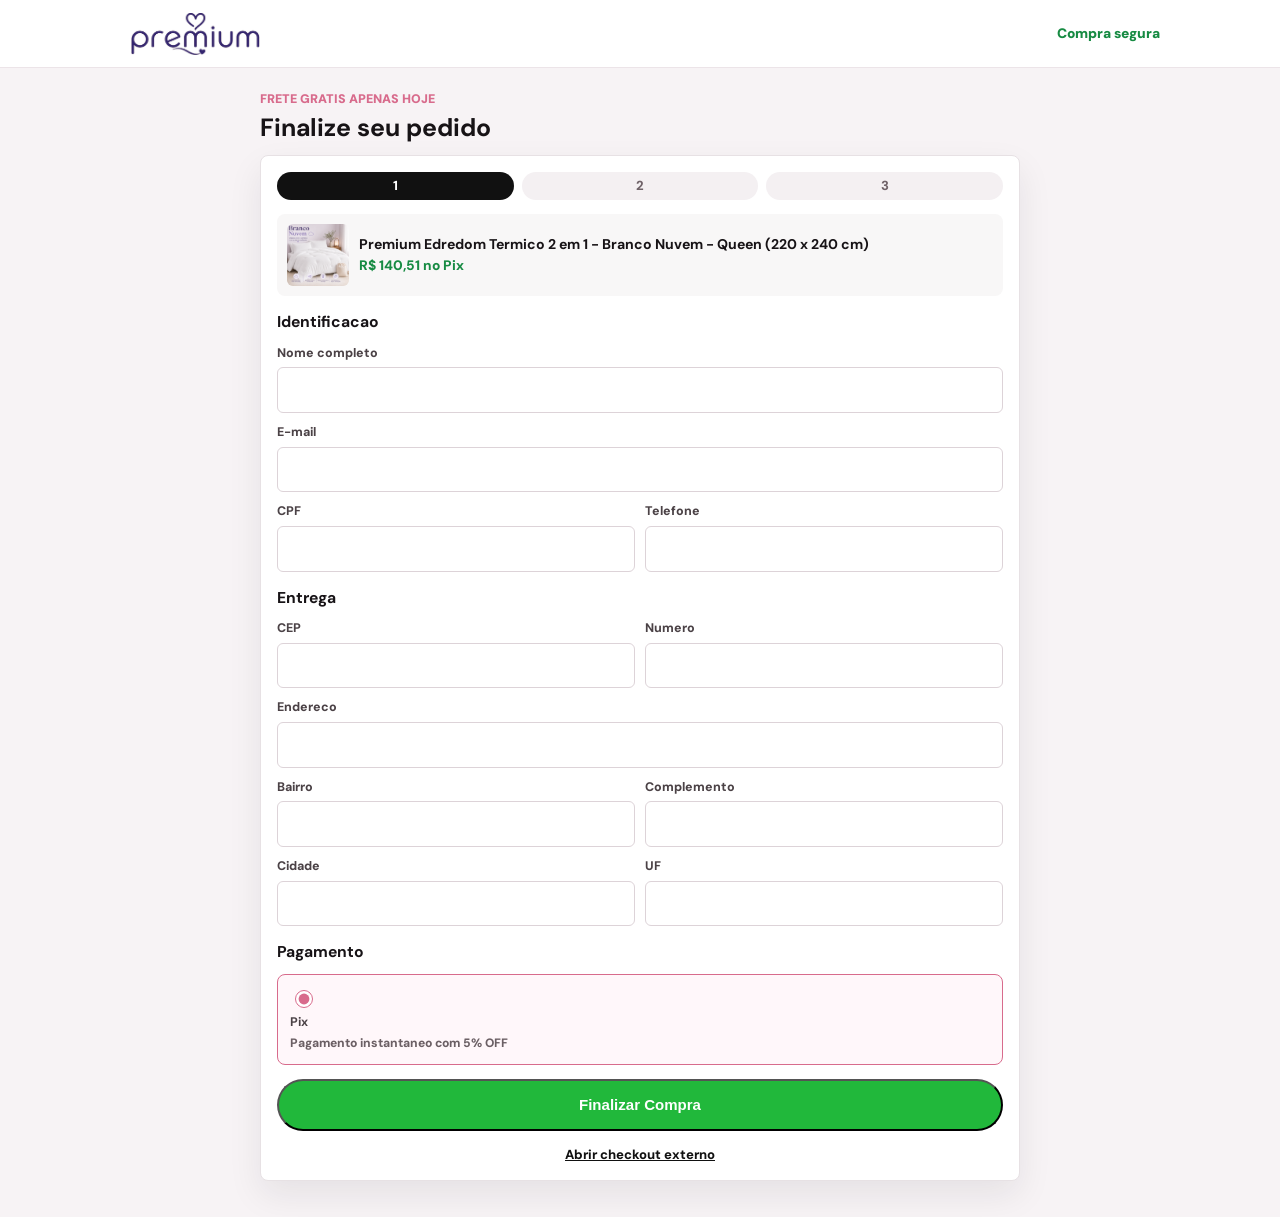
==== checkout.html @ 7c2f0b06 "feat: separa checkout em pagina propria" ====
<!DOCTYPE html>
<html lang="pt-BR">
  <head>
    <meta charset="UTF-8" />
    <meta name="viewport" content="width=device-width, initial-scale=1.0" />
    <meta
      name="description"
      content="Checkout seguro do Edredom Premium com pagamento Pix."
    />
    <title>Checkout | Edredom Premium</title>
    <link rel="preconnect" href="https://fonts.googleapis.com/" />
    <link rel="preconnect" href="https://fonts.gstatic.com/" crossorigin />
    <link
      href="https://fonts.googleapis.com/css2?family=DM+Sans:wght@400;500;600;700;800&amp;family=Playfair+Display:ital,wght@0,700;1,700&amp;display=swap"
      rel="stylesheet"
    />
    <link rel="stylesheet" href="style.css" />
    <script src="script.js" defer></script>
  </head>
  <body class="checkout-page">
    <header class="checkout-page-header">
      <a class="brand" href="index.html#comprar" aria-label="Voltar para Edredom Premium">
        <img src="img/logo.png" alt="Edredom Premium" class="brand-logo" />
      </a>
      <span>Compra segura</span>
    </header>

    <main class="checkout-page-main">
      <section class="checkout-shell" aria-labelledby="checkout-title">
        <div class="checkout-heading">
          <p>Frete gratis apenas hoje</p>
          <h1 id="checkout-title">Finalize seu pedido</h1>
        </div>

        <form class="inline-checkout checkout-page-form is-open" data-inline-checkout>
          <div class="checkout-steps" aria-label="Etapas do checkout">
            <span class="is-active">1</span>
            <span>2</span>
            <span>3</span>
          </div>

          <div class="checkout-summary">
            <img src="img/branco-nuvem.png" alt="Premium Edredom Termico 2 em 1" data-checkout-image />
            <div>
              <strong data-checkout-product>Premium Edredom Termico 2 em 1 - Branco Nuvem - Queen</strong>
              <span data-checkout-total>R$ 140,51 no Pix</span>
            </div>
          </div>

          <div class="checkout-block">
            <h3>Identificacao</h3>
            <label>
              Nome completo
              <input type="text" name="name" autocomplete="name" required />
            </label>
            <label>
              E-mail
              <input type="email" name="email" autocomplete="email" required />
            </label>
            <div class="checkout-grid">
              <label>
                CPF
                <input type="text" name="document" inputmode="numeric" autocomplete="off" maxlength="14" required data-mask-cpf />
              </label>
              <label>
                Telefone
                <input type="tel" name="phone" inputmode="tel" autocomplete="tel" maxlength="15" required data-mask-phone />
              </label>
            </div>
          </div>

          <div class="checkout-block">
            <h3>Entrega</h3>
            <div class="checkout-grid">
              <label>
                CEP
                <input type="text" name="zipcode" inputmode="numeric" autocomplete="postal-code" maxlength="9" required data-mask-cep />
              </label>
              <label>
                Numero
                <input type="text" name="number" autocomplete="address-line2" required />
              </label>
            </div>
            <label>
              Endereco
              <input type="text" name="address" autocomplete="street-address" required />
            </label>
            <div class="checkout-grid">
              <label>
                Bairro
                <input type="text" name="neighborhood" required />
              </label>
              <label>
                Complemento
                <input type="text" name="complement" autocomplete="address-line3" />
              </label>
            </div>
            <div class="checkout-grid">
              <label>
                Cidade
                <input type="text" name="city" autocomplete="address-level2" required />
              </label>
              <label>
                UF
                <input type="text" name="state" autocomplete="address-level1" maxlength="2" required />
              </label>
            </div>
          </div>

          <div class="checkout-block checkout-payment">
            <h3>Pagamento</h3>
            <label class="payment-method is-selected">
              <input type="radio" name="payment" value="pix" checked />
              <span>
                <strong>Pix</strong>
                <small>Pagamento instantaneo com 5% OFF</small>
              </span>
            </label>
          </div>

          <button class="checkout-finish" type="submit" data-checkout-finish>
            Finalizar Compra
          </button>

          <div class="pix-result" data-pix-result aria-live="polite"></div>

          <a class="checkout-fallback" href="#" target="_blank" rel="noopener" data-checkout-fallback>
            Abrir checkout externo
          </a>
        </form>
      </section>
    </main>
  </body>
</html>
---- style.css ----
:root {
  --purple: #5b4bb7;
  --purple-dark: #33256f;
  --purple-soft: #f2eeff;
  --lilac: #dcd4ff;
  --white: #ffffff;
  --text: #2f295a;
  --muted: #8f8aa8;
  --peach: #f6a69b;
  --cream: #faf8ff;
  --pink-soft: #f7dce8;
  --success: #21b83b;
  --success-dark: #15952b;
  --star: #f3c621;
  --pix-bg: #f0fff4;
  --pix-border: #bfeccb;
  --border: rgba(91, 75, 183, 0.18);
  --container: min(100% - 32px, 1120px);
  --header-height: 68px;
  --shadow-soft: 0 18px 52px rgba(91, 75, 183, 0.14);
  --shadow-card: 0 24px 70px rgba(51, 37, 111, 0.15);
  --shadow-button: 0 15px 32px rgba(91, 75, 183, 0.26);
  --transition: 220ms ease;
}

*,
*::before,
*::after {
  box-sizing: border-box;
}

html {
  scroll-behavior: smooth;
}

body {
  margin: 0;
  min-width: 320px;
  color: var(--text);
  background: var(--cream);
  font-family: "DM Sans", system-ui, -apple-system, BlinkMacSystemFont, "Segoe UI", sans-serif;
  line-height: 1.5;
  text-rendering: optimizeLegibility;
  -webkit-font-smoothing: antialiased;
}

body.menu-open,
body.lightbox-open,
body.review-lightbox-open {
  overflow: hidden;
}

img {
  display: block;
  max-width: 100%;
}

a {
  color: inherit;
  text-decoration: none;
}

button,
a {
  -webkit-tap-highlight-color: transparent;
}

.container {
  width: var(--container);
  margin-inline: auto;
}

/* Header */
.topbar {
  display: grid;
  min-height: 32px;
  place-items: center;
  padding: 6px 16px;
  color: var(--white);
  background: var(--purple-dark);
}

.topbar p {
  margin: 0;
  font-size: 0.76rem;
  font-weight: 700;
  letter-spacing: 0;
  text-align: center;
}

.site-header {
  position: sticky;
  top: 0;
  z-index: 20;
  background: rgba(250, 248, 255, 0.78);
  border-bottom: 1px solid rgba(220, 212, 255, 0.56);
  backdrop-filter: blur(18px);
  animation: header-drop 520ms ease both;
}

.header-nav {
  display: grid;
  grid-template-columns: 48px 1fr 48px;
  align-items: center;
  min-height: var(--header-height);
}

.icon-button {
  display: inline-grid;
  width: 46px;
  height: 46px;
  place-items: center;
  padding: 0;
  color: var(--purple-dark);
  background: transparent;
  border: 0;
  border-radius: 999px;
  cursor: pointer;
  transition:
    background-color var(--transition),
    transform var(--transition);
}

.icon-button:active {
  transform: scale(0.94);
}

.menu-button {
  justify-self: start;
}

.menu-button span {
  display: block;
  width: 22px;
  height: 2px;
  margin-block: 3px;
  background: currentColor;
  border-radius: 999px;
}

.menu-button span:nth-child(2) {
  width: 17px;
}

.brand {
  display: inline-flex;
  align-items: center;
  justify-self: center;
  min-width: 0;
}

.brand-logo {
  width: clamp(146px, 43vw, 186px);
  max-height: 56px;
  object-fit: contain;
}

.header-balance {
  width: 48px;
  height: 48px;
}

/* Mobile menu */
.menu-backdrop {
  position: fixed;
  inset: 0;
  z-index: 30;
  background: rgba(47, 41, 90, 0.24);
  opacity: 0;
  pointer-events: none;
  backdrop-filter: blur(2px);
  transition: opacity 260ms ease;
}

.mobile-menu {
  position: fixed;
  inset: 0 auto 0 0;
  z-index: 40;
  width: min(82vw, 340px);
  padding: 18px 18px 24px;
  color: var(--text);
  background:
    radial-gradient(ellipse at 18% 12%, rgba(246, 166, 155, 0.16), transparent 40%),
    linear-gradient(180deg, rgba(255, 255, 255, 0.98), rgba(242, 238, 255, 0.96));
  border-right: 1px solid rgba(220, 212, 255, 0.72);
  box-shadow: 28px 0 70px rgba(51, 37, 111, 0.18);
  transform: translateX(-104%);
  visibility: hidden;
  pointer-events: none;
  transition:
    transform 320ms cubic-bezier(0.2, 0.8, 0.2, 1),
    visibility 0ms linear 320ms;
}

body.menu-open .menu-backdrop {
  opacity: 1;
  pointer-events: auto;
}

body.menu-open .mobile-menu {
  transform: translateX(0);
  visibility: visible;
  pointer-events: auto;
  transition:
    transform 320ms cubic-bezier(0.2, 0.8, 0.2, 1),
    visibility 0ms linear 0ms;
}

.mobile-menu-header {
  display: flex;
  align-items: center;
  justify-content: space-between;
  gap: 18px;
  padding-bottom: 22px;
}

.mobile-menu-logo {
  width: 150px;
  max-height: 54px;
  object-fit: contain;
}

.menu-close {
  position: relative;
  display: inline-grid;
  width: 42px;
  height: 42px;
  place-items: center;
  padding: 0;
  color: var(--purple-dark);
  background: rgba(255, 255, 255, 0.62);
  border: 1px solid rgba(220, 212, 255, 0.72);
  border-radius: 999px;
  cursor: pointer;
}

.menu-close span {
  position: absolute;
  width: 18px;
  height: 2px;
  background: currentColor;
  border-radius: 999px;
}

.menu-close span:first-child {
  transform: rotate(45deg);
}

.menu-close span:last-child {
  transform: rotate(-45deg);
}

.mobile-menu-nav {
  display: grid;
  gap: 4px;
}

.mobile-menu-nav a {
  display: flex;
  align-items: center;
  min-height: 48px;
  padding: 0 6px;
  color: var(--purple-dark);
  border-bottom: 1px solid rgba(220, 212, 255, 0.45);
  font-size: 1.02rem;
  font-weight: 800;
}

.mobile-menu-nav .mobile-menu-cta {
  justify-content: center;
  min-height: 52px;
  margin-top: 16px;
  padding-inline: 18px;
  color: var(--white);
  background: linear-gradient(135deg, var(--purple), var(--purple-dark));
  border: 0;
  border-radius: 999px;
  box-shadow: var(--shadow-button);
}

/* Hero */
.section-shell {
  position: relative;
  overflow: hidden;
}

.hero {
  isolation: isolate;
  min-height: calc(100svh - var(--header-height) - 32px);
  padding: 24px 0 38px;
  background:
    linear-gradient(180deg, rgba(250, 248, 255, 0.98) 0%, rgba(255, 255, 255, 0.84) 54%, rgba(242, 238, 255, 0.88) 100%),
    var(--cream);
}

.hero-bg {
  position: absolute;
  inset: 0;
  z-index: -1;
  overflow: hidden;
  pointer-events: none;
}

.hero-bg::before {
  position: absolute;
  inset: -70px -60px auto;
  height: 370px;
  background:
    radial-gradient(ellipse at 18% 20%, rgba(246, 166, 155, 0.14), transparent 42%),
    radial-gradient(ellipse at 78% 28%, rgba(220, 212, 255, 0.74), transparent 50%),
    radial-gradient(ellipse at 44% 88%, rgba(255, 255, 255, 0.96), transparent 62%);
  content: "";
}

.hero-bg-shape {
  position: absolute;
  display: block;
  border-radius: 44% 56% 58% 42% / 52% 44% 56% 48%;
  background: linear-gradient(135deg, rgba(255, 255, 255, 0.78), rgba(220, 212, 255, 0.34));
  box-shadow: 0 24px 60px rgba(91, 75, 183, 0.08);
  animation: cloud-float 10s ease-in-out infinite;
}

.hero-bg-shape-1 {
  top: 116px;
  right: -92px;
  width: 188px;
  height: 128px;
}

.hero-bg-shape-2 {
  top: 340px;
  left: -108px;
  width: 188px;
  height: 148px;
  animation-delay: -3s;
}

.hero-bg-cloud {
  position: absolute;
  right: -42px;
  bottom: 118px;
  width: 230px;
  height: 92px;
  border-radius: 999px;
  background:
    radial-gradient(circle at 24% 46%, rgba(255, 255, 255, 0.66) 0 34%, transparent 35%),
    radial-gradient(circle at 52% 30%, rgba(255, 255, 255, 0.76) 0 42%, transparent 43%),
    radial-gradient(circle at 78% 52%, rgba(255, 255, 255, 0.58) 0 32%, transparent 33%);
  opacity: 0.7;
  animation: cloud-drift 12s ease-in-out infinite;
}

.hero-inner {
  display: grid;
  gap: 18px;
  align-items: center;
}

.hero-content {
  display: grid;
  justify-items: center;
  text-align: center;
}

.hero-kicker {
  display: inline-flex;
  align-items: center;
  min-height: 30px;
  margin: 0 0 10px;
  padding: 7px 12px;
  color: var(--purple);
  background: rgba(255, 255, 255, 0.68);
  border: 1px solid rgba(220, 212, 255, 0.78);
  border-radius: 999px;
  box-shadow: 0 10px 26px rgba(91, 75, 183, 0.07);
  font-size: 0.69rem;
  font-weight: 800;
  letter-spacing: 0.08em;
}

.hero-title {
  max-width: 13ch;
  margin: 0;
  color: var(--purple-dark);
  font-size: clamp(2.05rem, 9.2vw, 2.8rem);
  font-weight: 800;
  line-height: 1.05;
  letter-spacing: 0;
}

.hero-title em {
  color: var(--purple);
  font-family: "Playfair Display", Georgia, serif;
  font-style: italic;
  font-weight: 700;
}

.hero-copy {
  max-width: 31rem;
  margin: 12px 0 0;
  color: var(--muted);
  font-size: 0.96rem;
  line-height: 1.55;
}

.hero-media {
  position: relative;
  display: grid;
  place-items: center;
  margin-top: 2px;
}

.hero-media-glow {
  position: absolute;
  inset: 5% 7% 4%;
  border-radius: 34px;
  background:
    linear-gradient(140deg, rgba(91, 75, 183, 0.12), rgba(246, 166, 155, 0.1)),
    radial-gradient(ellipse at 50% 26%, rgba(255, 255, 255, 0.86), transparent 58%);
  filter: blur(1px);
}

.hero-product-card {
  position: relative;
  width: min(100%, 350px);
  overflow: hidden;
  aspect-ratio: 1 / 1;
  border: 1px solid rgba(255, 255, 255, 0.82);
  border-radius: 30px;
  background:
    linear-gradient(145deg, rgba(255, 255, 255, 0.82), rgba(242, 238, 255, 0.56)),
    var(--purple-soft);
  box-shadow: var(--shadow-card);
}

.hero-product-card::before {
  position: absolute;
  inset: 10px;
  z-index: 1;
  border: 1px solid rgba(255, 255, 255, 0.48);
  border-radius: 22px;
  content: "";
  pointer-events: none;
}

.hero-product-image {
  width: 100%;
  height: 100%;
  object-fit: cover;
  filter: saturate(1.01) contrast(1.02);
}

.hero-actions {
  display: grid;
  width: 100%;
  max-width: 420px;
  gap: 8px;
  justify-self: center;
}

.btn {
  display: inline-flex;
  align-items: center;
  justify-content: center;
  min-height: 54px;
  padding: 14px 20px;
  border-radius: 999px;
  font-size: 0.96rem;
  font-weight: 800;
  letter-spacing: 0;
  transition:
    transform var(--transition),
    box-shadow var(--transition),
    background-color var(--transition),
    color var(--transition),
    border-color var(--transition);
}

.btn:active {
  transform: translateY(2px) scale(0.985);
}

.btn-primary {
  color: var(--white);
  background: linear-gradient(135deg, var(--purple), var(--purple-dark));
  box-shadow: var(--shadow-button);
}

.btn-secondary {
  min-height: 42px;
  color: var(--purple-dark);
  background: transparent;
  border: 0;
  font-size: 0.92rem;
  text-decoration: underline;
  text-decoration-color: rgba(91, 75, 183, 0.26);
  text-underline-offset: 5px;
}

.hero-rating {
  display: inline-flex;
  align-items: center;
  justify-self: center;
  gap: 7px;
  color: var(--text);
}

.hero-rating span {
  color: var(--peach);
  font-size: 0.92rem;
}

.hero-rating strong {
  color: var(--purple-dark);
  font-size: 0.88rem;
}

.hero-rating p {
  margin: 0;
  color: var(--muted);
  font-size: 0.78rem;
  font-weight: 700;
}

.future-anchor {
  height: 1px;
}

/* Pre-purchase color and benefit sections */
.color-showcase,
.visual-benefits {
  position: relative;
  overflow: hidden;
  padding: 54px 0;
}

.color-showcase {
  background: linear-gradient(180deg, #ffffff 0%, rgba(242, 238, 255, 0.62) 100%);
}

.visual-benefits {
  background: linear-gradient(180deg, #ffffff 0%, #f2eeff 55%, #ffffff 100%);
}

.prebuy-inner {
  width: var(--container);
  max-width: 1120px;
  margin-inline: auto;
}

.prebuy-heading {
  max-width: 620px;
  margin-bottom: 22px;
}

.prebuy-kicker {
  margin: 0 0 9px;
  color: var(--purple);
  font-size: 0.72rem;
  font-weight: 800;
  letter-spacing: 0.11em;
}

.prebuy-heading h2 {
  max-width: 12ch;
  margin: 0;
  color: var(--purple-dark);
  font-size: clamp(1.95rem, 8.4vw, 3.2rem);
  font-weight: 800;
  line-height: 1.06;
  letter-spacing: 0;
}

.prebuy-heading p:not(.prebuy-kicker) {
  margin: 12px 0 0;
  color: var(--muted);
  font-size: 0.95rem;
  line-height: 1.62;
}

.color-carousel,
.benefit-carousel {
  display: flex;
  gap: 14px;
  overflow-x: auto;
  padding: 4px 2px 14px;
  scroll-behavior: smooth;
  scroll-snap-type: x mandatory;
  scrollbar-width: thin;
}

.color-card,
.benefit-card {
  flex: 0 0 min(82vw, 330px);
  overflow: hidden;
  background: var(--white);
  border: 1px solid rgba(91, 75, 183, 0.12);
  border-radius: 22px;
  box-shadow: 0 16px 36px rgba(47, 41, 90, 0.09);
  scroll-snap-align: start;
  transition:
    transform var(--transition),
    box-shadow var(--transition);
}

.color-card__media,
.benefit-card__media {
  position: relative;
  overflow: hidden;
  background:
    linear-gradient(145deg, rgba(255, 255, 255, 0.82), rgba(242, 238, 255, 0.76)),
    var(--purple-soft);
}

.color-card__media {
  aspect-ratio: 4 / 5;
}

.benefit-card__media {
  aspect-ratio: 1 / 1;
}

.color-card__media::after,
.benefit-card__media::after {
  position: absolute;
  inset: 0;
  display: grid;
  place-items: center;
  padding: 18px;
  color: rgba(51, 37, 111, 0.4);
  font-size: 0.8rem;
  font-weight: 800;
  text-align: center;
  content: "Imagem do produto";
}

.benefit-card__media::after {
  content: "Imagem do benefício";
}

.color-card__media:has(img:not(.is-missing))::after,
.benefit-card__media:has(img:not(.is-missing))::after {
  opacity: 0;
}

.color-card__media img,
.benefit-card__media img {
  width: 100%;
  height: 100%;
  object-fit: cover;
  transition: transform 700ms ease;
}

.color-card__media img.is-missing,
.benefit-card__media img.is-missing {
  opacity: 0;
}

.color-card__body,
.benefit-card__body {
  padding: 15px;
}

.color-card h3,
.benefit-card h3 {
  margin: 0 0 6px;
  color: var(--purple-dark);
  font-size: 1.05rem;
  font-weight: 800;
  line-height: 1.2;
}

.color-card p,
.benefit-card p {
  margin: 0;
  color: var(--muted);
  font-size: 0.88rem;
  line-height: 1.55;
}

.mini-cta {
  display: inline-flex;
  align-items: center;
  justify-content: center;
  min-height: 38px;
  margin-top: 13px;
  padding: 9px 13px;
  color: var(--purple);
  background: rgba(242, 238, 255, 0.72);
  border: 1px solid rgba(91, 75, 183, 0.14);
  border-radius: 999px;
  font-size: 0.78rem;
  font-weight: 800;
  transition:
    background-color var(--transition),
    color var(--transition),
    transform var(--transition);
}

/* Mother's Day emotional section */
.mothers-day-section {
  position: relative;
  overflow: hidden;
  padding: 52px 16px;
  background: linear-gradient(180deg, #ffffff 0%, #f7f1ff 45%, #fff7fa 100%);
  isolation: isolate;
}

.mothers-day-section__inner {
  display: grid;
  gap: 26px;
  max-width: 1120px;
  margin: 0 auto;
}

.mothers-day-blob {
  position: absolute;
  z-index: -1;
  display: block;
  border-radius: 44% 56% 58% 42% / 52% 44% 56% 48%;
  background: linear-gradient(135deg, rgba(247, 220, 232, 0.52), rgba(220, 212, 255, 0.36));
  filter: blur(1px);
  opacity: 0.62;
  animation: cloud-float 11s ease-in-out infinite;
}

.mothers-day-blob-1 {
  top: 42px;
  right: -72px;
  width: 174px;
  height: 128px;
}

.mothers-day-blob-2 {
  left: -82px;
  bottom: 90px;
  width: 190px;
  height: 142px;
  animation-delay: -4s;
}

.mothers-day-copy {
  position: relative;
  text-align: left;
}

.mothers-day-badge {
  display: inline-flex;
  align-items: center;
  justify-content: center;
  margin: 0 0 14px;
  padding: 8px 14px;
  color: var(--purple);
  background: rgba(255, 255, 255, 0.78);
  border: 1px solid rgba(91, 75, 183, 0.14);
  border-radius: 999px;
  font-size: 0.75rem;
  font-weight: 800;
  letter-spacing: 0.12em;
}

.mothers-day-section h2 {
  max-width: 12ch;
  margin: 0 0 12px;
  color: var(--purple-dark);
  font-size: clamp(1.88rem, 8vw, 3.25rem);
  font-weight: 800;
  line-height: 1.05;
  letter-spacing: 0;
}

.mothers-day-section h2 em {
  color: var(--purple);
  font-family: "Playfair Display", Georgia, serif;
  font-style: italic;
}

.mothers-day-section p {
  color: var(--text);
  font-size: 0.94rem;
  line-height: 1.7;
}

.mothers-day-subtitle {
  max-width: 34rem;
  margin: 0 0 10px;
  color: var(--purple-dark);
  font-weight: 700;
}

.mothers-day-text {
  max-width: 36rem;
  margin: 0;
  color: var(--muted);
}

.mothers-day-chips {
  display: flex;
  flex-wrap: wrap;
  gap: 10px;
  margin-top: 18px;
}

.mothers-day-chip {
  display: inline-flex;
  align-items: center;
  min-height: 36px;
  padding: 9px 12px;
  color: var(--purple-dark);
  background: rgba(255, 255, 255, 0.78);
  border: 1px solid rgba(91, 75, 183, 0.12);
  border-radius: 999px;
  box-shadow: 0 10px 24px rgba(47, 41, 90, 0.06);
  font-size: 0.75rem;
  font-weight: 800;
  animation: cloud-drift 10s ease-in-out infinite;
}

.mothers-day-chip:nth-child(2) {
  animation-delay: -3s;
}

.mothers-day-chip:nth-child(3) {
  animation-delay: -6s;
}

.mothers-day-button {
  display: inline-flex;
  align-items: center;
  justify-content: center;
  min-height: 48px;
  margin-top: 20px;
  padding: 13px 18px;
  color: var(--white);
  background: linear-gradient(135deg, var(--purple), var(--purple-dark));
  border-radius: 999px;
  box-shadow: 0 14px 30px rgba(91, 75, 183, 0.2);
  font-size: 0.9rem;
  font-weight: 800;
  transition:
    transform var(--transition),
    box-shadow var(--transition);
}

.mothers-day-visual {
  display: grid;
  gap: 18px;
}

.mothers-day-media {
  position: relative;
  overflow: hidden;
  border-radius: 24px;
  background:
    linear-gradient(145deg, rgba(255, 255, 255, 0.86), rgba(247, 220, 232, 0.45)),
    var(--purple-soft);
  box-shadow: 0 24px 60px rgba(47, 41, 90, 0.12);
}

.mothers-day-media::before {
  position: absolute;
  inset: 0;
  z-index: 1;
  background: linear-gradient(180deg, rgba(255, 255, 255, 0.02), rgba(91, 75, 183, 0.08));
  content: "";
  pointer-events: none;
}

.mothers-day-media::after {
  position: absolute;
  inset: 0;
  display: grid;
  place-items: center;
  padding: 26px;
  color: rgba(51, 37, 111, 0.44);
  content: "Imagem Dia das Mães";
  font-size: 0.86rem;
  font-weight: 800;
  text-align: center;
}

.mothers-day-media:has(img:not(.is-missing))::after {
  opacity: 0;
}

.mothers-day-media img {
  position: relative;
  z-index: 0;
  display: block;
  width: 100%;
  aspect-ratio: 4 / 5;
  object-fit: cover;
  transition: transform 900ms ease;
}

.mothers-day-media img.is-missing {
  opacity: 0;
}

.mothers-day-cards {
  display: grid;
  grid-template-columns: 1fr;
  gap: 12px;
}

.mothers-day-card {
  padding: 16px;
  background: rgba(255, 255, 255, 0.82);
  border: 1px solid rgba(91, 75, 183, 0.12);
  border-radius: 18px;
  box-shadow: 0 12px 30px rgba(47, 41, 90, 0.08);
  backdrop-filter: blur(12px);
  transition:
    transform var(--transition),
    box-shadow var(--transition);
}

.mothers-day-card h3 {
  margin: 0 0 6px;
  color: var(--purple-dark);
  font-size: 1rem;
  font-weight: 800;
}

.mothers-day-card p {
  margin: 0;
  color: var(--muted);
  font-size: 0.88rem;
  line-height: 1.55;
}

/* Product purchase section */
.product-section {
  position: relative;
  isolation: isolate;
  overflow: hidden;
  padding: 58px 0 64px;
  background:
    linear-gradient(180deg, rgba(242, 238, 255, 0.88), rgba(250, 248, 255, 0.98) 46%, rgba(255, 255, 255, 0.86)),
    var(--cream);
}

.product-bg {
  position: absolute;
  inset: 0;
  z-index: -1;
  background:
    radial-gradient(ellipse at 12% 12%, rgba(246, 166, 155, 0.14), transparent 34%),
    radial-gradient(ellipse at 90% 28%, rgba(220, 212, 255, 0.66), transparent 42%);
  pointer-events: none;
}

.section-heading {
  display: grid;
  justify-items: center;
  max-width: 620px;
  margin: 0 auto 24px;
  text-align: center;
}

.section-kicker {
  margin: 0 0 9px;
  color: var(--purple);
  font-size: 0.72rem;
  font-weight: 800;
  letter-spacing: 0.1em;
}

.section-heading h2 {
  max-width: 11ch;
  margin: 0;
  color: var(--purple-dark);
  font-size: clamp(2rem, 8.8vw, 3rem);
  line-height: 1.05;
  letter-spacing: 0;
}

.section-heading > p:not(.section-kicker) {
  margin: 12px 0 0;
  color: var(--muted);
  font-size: 0.96rem;
  line-height: 1.58;
}

.product-card {
  display: grid;
  gap: 22px;
  padding: 14px;
  background: rgba(255, 255, 255, 0.86);
  border: 1px solid rgba(220, 212, 255, 0.66);
  border-radius: 30px;
  box-shadow: 0 26px 76px rgba(51, 37, 111, 0.12);
  backdrop-filter: blur(16px);
}

.product-gallery {
  display: grid;
  gap: 10px;
}

.gallery-main {
  position: relative;
  display: block;
  width: 100%;
  overflow: hidden;
  aspect-ratio: 1 / 1;
  padding: 0;
  background:
    linear-gradient(145deg, rgba(255, 255, 255, 0.82), rgba(242, 238, 255, 0.78)),
    var(--purple-soft);
  border: 1px solid rgba(220, 212, 255, 0.72);
  border-radius: 24px;
  box-shadow: var(--shadow-soft);
  cursor: zoom-in;
}

.gallery-main::after,
.gallery-thumb::after,
.color-swatch::after,
.payment-flag::after,
.payment-icon::after {
  position: absolute;
  inset: 0;
  display: grid;
  place-items: center;
  color: rgba(51, 37, 111, 0.38);
  font-size: 0.72rem;
  font-weight: 800;
  letter-spacing: 0;
  text-align: center;
  content: attr(data-fallback);
  opacity: 0;
  pointer-events: none;
}

.gallery-main::after {
  content: "Imagem do produto";
}

.gallery-main:has(.is-missing)::after,
.gallery-thumb:has(.is-missing)::after,
.color-swatch:has(.is-missing)::after,
.payment-flag:has(.is-missing)::after,
.payment-icon:has(.is-missing)::after,
.has-missing::after {
  opacity: 1;
}

.gallery-main-image {
  width: 100%;
  height: 100%;
  object-fit: cover;
  transition:
    opacity 220ms ease,
    transform 260ms ease;
}

.gallery-main-image.is-changing {
  opacity: 0.18;
  transform: scale(0.985);
}

.is-missing {
  opacity: 0;
}

.gallery-hint {
  margin: 0;
  color: var(--muted);
  font-size: 0.78rem;
  font-weight: 700;
  text-align: center;
}

.gallery-thumbs {
  display: flex;
  gap: 9px;
  overflow-x: auto;
  padding: 3px 1px 8px;
  scroll-behavior: smooth;
  scrollbar-width: thin;
}

.gallery-thumb {
  position: relative;
  flex: 0 0 68px;
  overflow: hidden;
  aspect-ratio: 1 / 1;
  padding: 0;
  background: var(--purple-soft);
  border: 2px solid transparent;
  border-radius: 16px;
  cursor: pointer;
  transition:
    border-color var(--transition),
    transform var(--transition),
    box-shadow var(--transition);
}

.gallery-thumb img {
  width: 100%;
  height: 100%;
  object-fit: cover;
}

.gallery-thumb.is-selected {
  border-color: var(--purple);
  box-shadow: 0 12px 26px rgba(91, 75, 183, 0.18);
}

.gallery-thumb:active,
.color-swatch:active,
.size-option:active {
  transform: scale(0.96);
}

.product-info {
  display: grid;
  gap: 18px;
  padding: 0 2px 6px;
}

.product-meta {
  margin: 0;
  color: var(--purple);
  font-size: 0.78rem;
  font-weight: 800;
}

.product-title-row {
  display: flex;
  align-items: flex-start;
  gap: 8px;
}

.product-title-row h3 {
  margin: 0;
  color: var(--purple-dark);
  font-size: 1.44rem;
  line-height: 1.12;
  letter-spacing: 0;
}

.verified-badge {
  display: inline-grid;
  flex: 0 0 22px;
  width: 22px;
  height: 22px;
  margin-top: 2px;
  place-items: center;
  color: var(--white);
  background: #3d8bfd;
  border-radius: 999px;
}

.verified-badge svg {
  width: 16px;
  height: 16px;
  fill: currentColor;
}

.product-rating {
  display: flex;
  flex-wrap: wrap;
  align-items: center;
  gap: 6px;
}

.product-rating span {
  color: #f7b731;
  font-size: 0.92rem;
  letter-spacing: 0.03em;
}

.product-rating strong {
  color: var(--purple-dark);
  font-size: 0.9rem;
}

.product-rating p {
  margin: 0;
  color: var(--muted);
  font-size: 0.86rem;
  font-weight: 700;
}

.price-block {
  display: grid;
  gap: 4px;
  padding-top: 2px;
}

.product-price {
  margin: 0;
  color: var(--success);
  font-size: 2.26rem;
  font-weight: 800;
  line-height: 1;
}

.installments {
  margin: 0;
  color: var(--text);
  font-size: 0.9rem;
  font-weight: 700;
}

.payment-more {
  width: fit-content;
  color: var(--purple);
  font-size: 0.82rem;
  font-weight: 800;
  text-decoration: underline;
  text-decoration-color: rgba(91, 75, 183, 0.24);
  text-underline-offset: 4px;
}

.pix-card {
  display: flex;
  align-items: center;
  justify-content: space-between;
  gap: 12px;
  padding: 13px;
  background: linear-gradient(135deg, rgba(33, 184, 59, 0.1), rgba(255, 255, 255, 0.76));
  border: 1px solid rgba(33, 184, 59, 0.16);
  border-radius: 18px;
}

.pix-card strong {
  display: block;
  color: var(--success-dark);
  font-size: 1rem;
}

.pix-card p {
  margin: 3px 0 0;
  color: var(--muted);
  font-size: 0.78rem;
  font-weight: 700;
}

.pix-card > span {
  flex: 0 0 auto;
  padding: 7px 9px;
  color: var(--success-dark);
  background: rgba(33, 184, 59, 0.12);
  border-radius: 999px;
  font-size: 0.7rem;
  font-weight: 800;
}

.option-group {
  display: grid;
  gap: 10px;
}

.option-label {
  display: flex;
  flex-wrap: wrap;
  align-items: center;
  gap: 5px;
  color: var(--purple-dark);
  font-size: 0.84rem;
}

.option-label span {
  font-weight: 800;
}

.option-label strong {
  font-weight: 800;
}

.color-options {
  display: flex;
  gap: 10px;
}

.color-swatch {
  position: relative;
  display: grid;
  flex: 0 0 58px;
  width: 58px;
  height: 58px;
  place-items: center;
  overflow: hidden;
  padding: 0;
  background: var(--purple-soft);
  border: 2px solid rgba(220, 212, 255, 0.78);
  border-radius: 18px;
  cursor: pointer;
  transition:
    border-color var(--transition),
    box-shadow var(--transition),
    transform var(--transition);
}

.color-swatch img,
.swatch-fallback {
  grid-area: 1 / 1;
  width: 100%;
  height: 100%;
  object-fit: cover;
}

.color-swatch img:not(.is-missing) + .swatch-fallback {
  opacity: 0;
}

.swatch-white {
  background: #f7f5ef;
}

.swatch-pink {
  background: #f5c9d6;
}

.swatch-gray {
  background: #c9c9cc;
}

.color-swatch.is-selected {
  border-color: var(--purple);
  box-shadow: 0 12px 26px rgba(91, 75, 183, 0.18);
}

.size-options {
  display: grid;
  gap: 9px;
}

.size-option {
  display: grid;
  grid-template-columns: 1fr auto;
  gap: 2px 10px;
  align-items: center;
  min-height: 64px;
  padding: 12px 13px;
  color: var(--text);
  background: rgba(250, 248, 255, 0.76);
  border: 1px solid rgba(220, 212, 255, 0.8);
  border-radius: 18px;
  cursor: pointer;
  text-align: left;
  transition:
    border-color var(--transition),
    background-color var(--transition),
    box-shadow var(--transition),
    transform var(--transition);
}

.size-option span {
  color: var(--purple-dark);
  font-size: 0.96rem;
  font-weight: 800;
}

.size-option small {
  color: var(--muted);
  font-size: 0.78rem;
  font-weight: 700;
}

.size-option strong {
  grid-row: 1 / span 2;
  grid-column: 2;
  color: var(--purple-dark);
  font-size: 0.92rem;
}

.size-option.is-selected {
  background: rgba(242, 238, 255, 0.92);
  border-color: var(--purple);
  box-shadow: 0 12px 28px rgba(91, 75, 183, 0.14);
}

.checkout-button {
  display: inline-flex;
  align-items: center;
  justify-content: center;
  min-height: 58px;
  width: 100%;
  gap: 9px;
  padding: 15px 22px;
  color: var(--white);
  background: var(--success);
  border: 0;
  border-radius: 999px;
  box-shadow: 0 16px 34px rgba(33, 184, 59, 0.24);
  cursor: pointer;
  font-size: 0.98rem;
  font-weight: 800;
  letter-spacing: 0.02em;
  transition:
    background-color var(--transition),
    box-shadow var(--transition),
    transform var(--transition);
}

.checkout-button svg {
  width: 22px;
  height: 22px;
  fill: currentColor;
}

.checkout-button:active {
  transform: translateY(2px) scale(0.985);
}

.payment-card {
  display: grid;
  gap: 12px;
  padding: 14px;
  background: rgba(250, 248, 255, 0.72);
  border: 1px solid rgba(220, 212, 255, 0.72);
  border-radius: 20px;
}

.payment-card-top {
  display: flex;
  align-items: center;
  gap: 10px;
}

.payment-icon {
  position: relative;
  display: grid;
  flex: 0 0 42px;
  width: 42px;
  height: 42px;
  place-items: center;
  overflow: hidden;
  background: var(--white);
  border: 1px solid rgba(220, 212, 255, 0.72);
  border-radius: 14px;
}

.payment-icon::after {
  content: "card";
}

.payment-icon img {
  width: 24px;
  height: 24px;
  object-fit: contain;
}

.payment-card-top strong {
  display: block;
  color: var(--purple-dark);
  font-size: 0.92rem;
}

.payment-card-top p {
  margin: 1px 0 0;
  color: var(--muted);
  font-size: 0.78rem;
  font-weight: 700;
}

.payment-flags {
  display: flex;
  flex-wrap: wrap;
  gap: 7px;
}

.payment-flag {
  position: relative;
  display: grid;
  min-width: 48px;
  min-height: 29px;
  place-items: center;
  overflow: hidden;
  padding: 4px 8px;
  background: var(--white);
  border: 1px solid rgba(220, 212, 255, 0.72);
  border-radius: 9px;
}

.payment-flag img {
  max-width: 40px;
  max-height: 18px;
  object-fit: contain;
}

.payment-flag b {
  display: none;
  color: rgba(51, 37, 111, 0.54);
  font-size: 0.62rem;
}

.payment-flag img.is-missing + b {
  display: block;
}

.lightbox {
  position: fixed;
  inset: 0;
  z-index: 60;
  display: grid;
  place-items: center;
  padding: 22px;
  background: rgba(47, 41, 90, 0.48);
  opacity: 0;
  visibility: hidden;
  pointer-events: none;
  backdrop-filter: blur(8px);
  transition:
    opacity 240ms ease,
    visibility 0ms linear 240ms;
}

.lightbox.is-open {
  opacity: 1;
  visibility: visible;
  pointer-events: auto;
  transition:
    opacity 240ms ease,
    visibility 0ms linear 0ms;
}

.lightbox img {
  width: min(100%, 760px);
  max-height: 82vh;
  object-fit: contain;
  background: var(--purple-soft);
  border: 1px solid rgba(255, 255, 255, 0.72);
  border-radius: 24px;
  box-shadow: 0 30px 90px rgba(19, 13, 48, 0.34);
  transform: scale(0.96);
  transition: transform 240ms ease;
}

.lightbox.is-open img {
  transform: scale(1);
}

.lightbox-close {
  position: absolute;
  top: 18px;
  right: 18px;
  display: grid;
  width: 44px;
  height: 44px;
  place-items: center;
  padding: 0;
  color: var(--purple-dark);
  background: rgba(255, 255, 255, 0.88);
  border: 1px solid rgba(220, 212, 255, 0.72);
  border-radius: 999px;
  cursor: pointer;
}

.lightbox-close span {
  position: absolute;
  width: 18px;
  height: 2px;
  background: currentColor;
  border-radius: 999px;
}

.lightbox-close span:first-child {
  transform: rotate(45deg);
}

.lightbox-close span:last-child {
  transform: rotate(-45deg);
}

/* Scroll-triggered entrance animations */
[data-animate] {
  opacity: 0;
  transform: translateY(16px);
  transition:
    opacity 620ms ease,
    transform 620ms ease;
}

.hero-media[data-animate] {
  transform: translateY(16px) scale(0.975);
  transition:
    opacity 760ms ease,
    transform 760ms cubic-bezier(0.2, 0.8, 0.2, 1);
}

[data-animate].is-visible {
  opacity: 1;
  transform: translateY(0) scale(1);
}

.hero-content [data-animate]:nth-child(2) {
  transition-delay: 80ms;
}

.hero-content [data-animate]:nth-child(3) {
  transition-delay: 150ms;
}

.hero-actions {
  transition-delay: 110ms;
}

.hero-rating {
  transition-delay: 160ms;
}

@keyframes header-drop {
  from {
    opacity: 0;
    transform: translateY(-8px);
  }

  to {
    opacity: 1;
    transform: translateY(0);
  }
}

@keyframes cloud-float {
  0%,
  100% {
    transform: translate3d(0, 0, 0) rotate(0deg);
  }

  50% {
    transform: translate3d(-9px, 11px, 0) rotate(3deg);
  }
}

@keyframes cloud-drift {
  0%,
  100% {
    transform: translate3d(0, 0, 0);
  }

  50% {
    transform: translate3d(-16px, -8px, 0);
  }
}

@media (hover: hover) {
  .icon-button:hover,
  .menu-close:hover {
    background: rgba(255, 255, 255, 0.68);
  }

  .mobile-menu-nav a:hover {
    color: var(--purple);
  }

  .btn-primary:hover {
    transform: translateY(-2px);
    box-shadow: 0 18px 36px rgba(51, 37, 111, 0.27);
  }

  .btn-secondary:hover {
    color: var(--purple);
    text-decoration-color: rgba(91, 75, 183, 0.5);
  }

  .gallery-thumb:hover,
  .color-swatch:hover,
  .size-option:hover {
    transform: translateY(-2px);
    border-color: rgba(91, 75, 183, 0.44);
  }

  .checkout-button:hover {
    background: var(--success-dark);
    box-shadow: 0 18px 38px rgba(21, 149, 43, 0.27);
    transform: translateY(-2px);
  }

  .payment-more:hover {
    color: var(--purple-dark);
    text-decoration-color: rgba(51, 37, 111, 0.42);
  }
}

@media (prefers-reduced-motion: reduce) {
  *,
  *::before,
  *::after {
    scroll-behavior: auto !important;
    transition-duration: 1ms !important;
    animation-duration: 1ms !important;
    animation-iteration-count: 1 !important;
  }

  [data-animate] {
    opacity: 1;
    transform: none;
  }
}

@media (min-width: 768px) {
  :root {
    --header-height: 78px;
    --container: min(100% - 56px, 1160px);
  }

  .topbar {
    min-height: 38px;
  }

  .topbar p {
    font-size: 0.86rem;
  }

  .brand-logo {
    width: clamp(178px, 16vw, 230px);
    max-height: 66px;
  }

  .hero {
    min-height: calc(100svh - var(--header-height) - 38px);
    padding: 58px 0 68px;
  }

  .hero-bg::before {
    inset: -120px -140px auto;
    height: 620px;
  }

  .hero-bg-shape-1 {
    top: 130px;
    right: 4vw;
    width: 310px;
    height: 210px;
  }

  .hero-bg-shape-2 {
    top: auto;
    bottom: 40px;
    left: -80px;
    width: 290px;
    height: 220px;
  }

  .hero-bg-cloud {
    right: 25vw;
    bottom: 42px;
    width: 360px;
    height: 130px;
  }

  .hero-inner {
    grid-template-columns: minmax(0, 0.86fr) minmax(390px, 1.14fr);
    grid-template-areas:
      "content media"
      "actions media"
      "rating media";
    gap: 18px 56px;
  }

  .hero-content {
    grid-area: content;
    justify-items: start;
    text-align: left;
  }

  .hero-media {
    grid-area: media;
    margin-top: 0;
  }

  .hero-product-card {
    width: min(100%, 590px);
    border-radius: 38px;
  }

  .hero-product-card::before {
    inset: 14px;
    border-radius: 27px;
  }

  .hero-title {
    max-width: 12ch;
    font-size: clamp(4.1rem, 6.4vw, 6.35rem);
    line-height: 0.98;
  }

  .hero-copy {
    max-width: 31rem;
    margin-top: 18px;
    font-size: 1.08rem;
  }

  .hero-actions {
    grid-area: actions;
    grid-template-columns: auto auto;
    align-items: center;
    width: auto;
    max-width: none;
    justify-self: start;
    gap: 14px;
    margin-top: 6px;
  }

  .btn-primary {
    min-width: 220px;
  }

  .btn-secondary {
    min-height: 46px;
    padding-inline: 12px;
  }

  .hero-rating {
    grid-area: rating;
    justify-self: start;
    margin-top: 2px;
  }

  .product-section {
    padding: 86px 0 94px;
  }

  .section-heading {
    margin-bottom: 34px;
  }

  .section-heading h2 {
    max-width: none;
    font-size: clamp(3rem, 4.4vw, 4.3rem);
  }

  .section-heading > p:not(.section-kicker) {
    font-size: 1.05rem;
  }

  .product-card {
    grid-template-columns: minmax(0, 1.02fr) minmax(360px, 0.98fr);
    gap: 34px;
    align-items: start;
    padding: 22px;
    border-radius: 34px;
  }

  .gallery-main {
    border-radius: 28px;
  }

  .gallery-thumb {
    flex-basis: 78px;
    border-radius: 18px;
  }

  .product-info {
    gap: 19px;
    padding: 8px 4px 6px;
  }

  .product-title-row h3 {
    font-size: 1.86rem;
  }

  .product-price {
    font-size: 2.7rem;
  }

  .size-options {
    grid-template-columns: 1fr 1fr;
  }

  .checkout-button {
    min-height: 62px;
  }
}

/* Shopify-style purchase section refinement */
.product-section {
  padding: 34px 0 56px;
  background:
    linear-gradient(180deg, rgba(255, 255, 255, 0.94), rgba(250, 248, 255, 0.96)),
    var(--cream);
}

.product-section-label {
  margin: 0 0 12px;
  color: var(--purple-dark);
  font-size: 0.92rem;
  font-weight: 800;
  text-align: center;
}

.product-layout {
  display: grid;
  gap: 18px;
}

.product-gallery {
  display: grid;
  gap: 9px;
}

.gallery-main {
  width: 100%;
  aspect-ratio: 1 / 1;
  border-radius: 16px;
  border: 1px solid rgba(220, 212, 255, 0.62);
  background:
    linear-gradient(145deg, rgba(255, 255, 255, 0.9), rgba(242, 238, 255, 0.55)),
    var(--purple-soft);
  box-shadow: 0 10px 24px rgba(51, 37, 111, 0.08);
  touch-action: pan-y;
  user-select: none;
}

.gallery-main::after {
  font-size: 0.76rem;
  content: "Imagem do produto";
}

.gallery-main-image {
  border-radius: inherit;
  pointer-events: none;
}

.gallery-hint {
  display: inline-flex;
  align-items: center;
  justify-content: center;
  gap: 7px;
  margin: 0;
  color: var(--text);
  font-size: 0.84rem;
  font-weight: 600;
}

.gallery-hint span {
  color: var(--purple-dark);
  font-size: 0.92rem;
}

.gallery-thumbs {
  gap: 8px;
  padding: 4px 1px 10px;
}

.gallery-thumb {
  flex: 0 0 56px;
  border-radius: 10px;
  border: 1px solid rgba(220, 212, 255, 0.7);
  background: var(--white);
  box-shadow: none;
}

.gallery-thumb.is-selected {
  border: 2px solid var(--purple);
  box-shadow: 0 6px 14px rgba(91, 75, 183, 0.14);
}

.product-info {
  gap: 12px;
  padding: 16px 0 0;
  background: transparent;
  border-top: 1px solid rgba(220, 212, 255, 0.42);
}

.product-meta {
  color: var(--muted);
  font-size: 0.88rem;
  font-weight: 700;
}

.product-title-row {
  align-items: center;
  gap: 7px;
}

.product-title-row h2,
.product-title-row h3 {
  margin: 0;
  color: var(--text);
  font-size: clamp(1.45rem, 6vw, 1.9rem);
  line-height: 1.22;
  letter-spacing: 0;
}

.verified-badge {
  flex-basis: 18px;
  width: 18px;
  height: 18px;
  margin-top: 2px;
  background: #0a8cff;
}

.verified-badge svg {
  width: 13px;
  height: 13px;
}

.product-rating {
  gap: 5px;
}

.product-rating span {
  color: #f5bd18;
  font-size: 0.9rem;
}

.product-rating strong,
.product-rating p {
  color: #111827;
  font-size: 0.9rem;
  font-weight: 700;
}

.price-block {
  gap: 3px;
}

.product-price {
  color: #00a82d;
  font-size: 2rem;
  letter-spacing: 0;
}

.installments {
  display: flex;
  align-items: center;
  gap: 6px;
  color: #111827;
  font-size: 0.9rem;
  font-weight: 700;
}

.installments-icon {
  display: inline-block;
  width: 17px;
  height: 12px;
  border: 2px solid currentColor;
  border-radius: 2px;
  box-shadow: inset 0 4px 0 rgba(17, 24, 39, 0.16);
}

.payment-more {
  display: none;
}

.pix-card {
  display: grid;
  grid-template-columns: 30px 1fr auto;
  gap: 9px;
  align-items: center;
  padding: 10px 11px;
  background: var(--pix-bg, #f0fff4);
  border: 1px solid var(--pix-border, #bfeccb);
  border-radius: 12px;
}

.pix-icon {
  position: relative;
  display: grid;
  width: 28px;
  height: 28px;
  place-items: center;
}

.pix-icon::before {
  width: 18px;
  height: 18px;
  background: #2e2e2e;
  border-radius: 4px;
  content: "";
  transform: rotate(45deg);
}

.pix-icon img {
  position: relative;
  z-index: 1;
  max-width: 24px;
  max-height: 24px;
  object-fit: contain;
}

.pix-icon img.is-missing {
  display: none;
}

.pix-card strong {
  color: #1f2937;
  font-size: 0.93rem;
}

.pix-card p {
  color: #1f2937;
  font-size: 0.76rem;
  font-weight: 500;
}

.pix-card > span:not(.pix-icon),
.pix-badge {
  align-self: start;
  padding: 4px 6px;
  color: var(--white);
  background: #111827;
  border-radius: 5px;
  font-size: 0.62rem;
  font-weight: 800;
  white-space: nowrap;
}

.option-group {
  gap: 9px;
  padding-top: 8px;
}

.option-label {
  color: var(--text);
  font-size: 0.82rem;
}

.color-options {
  gap: 9px;
}

.color-swatch {
  flex-basis: 52px;
  width: 52px;
  height: 52px;
  border-radius: 9px;
  border: 1px solid rgba(220, 212, 255, 0.8);
  background: var(--white);
}

.color-swatch.is-selected {
  border: 2px solid var(--purple);
  box-shadow: 0 6px 14px rgba(91, 75, 183, 0.14);
}

.size-options {
  grid-template-columns: repeat(2, minmax(0, 1fr));
  gap: 8px;
}

.size-option {
  grid-template-columns: 1fr;
  min-height: 78px;
  gap: 2px;
  padding: 10px 11px;
  border-radius: 8px;
  background: var(--white);
  border: 1px solid rgba(47, 41, 90, 0.18);
  box-shadow: none;
  text-align: center;
}

.size-option span {
  color: #111827;
  font-size: 0.92rem;
}

.size-option small {
  color: #111827;
  font-size: 0.76rem;
  font-weight: 500;
}

.size-option strong {
  grid-row: auto;
  grid-column: auto;
  color: var(--purple-dark);
  font-size: 0.78rem;
  margin-top: 2px;
}

.size-option.is-selected {
  background: rgba(242, 238, 255, 0.86);
  border: 2px solid var(--purple);
  box-shadow: none;
}

.checkout-button {
  min-height: 58px;
  margin-top: 4px;
  border-radius: 26px;
  background: var(--success);
  box-shadow: 0 12px 24px rgba(33, 184, 59, 0.25);
}

.payment-card {
  gap: 10px;
  padding: 13px;
  background: #f7f7f8;
  border: 1px solid rgba(47, 41, 90, 0.06);
  border-radius: 12px;
}

.payment-card-top {
  gap: 9px;
}

.payment-icon {
  flex-basis: 38px;
  width: 38px;
  height: 38px;
  border: 0;
  border-radius: 8px;
  background: transparent;
}

.payment-card-top strong {
  color: #1f2937;
  font-size: 0.88rem;
}

.payment-card-top p {
  color: var(--success-dark);
  font-size: 0.84rem;
  font-weight: 800;
}

.payment-flags {
  justify-content: center;
  gap: 8px;
  padding-top: 4px;
}

.payment-flag {
  min-width: 40px;
  min-height: 24px;
  padding: 3px 6px;
  border-radius: 5px;
  background: var(--white);
  border-color: rgba(47, 41, 90, 0.08);
}

.payment-flag img {
  max-width: 32px;
  max-height: 15px;
}

.payment-flag b {
  font-size: 0.55rem;
}

@media (min-width: 768px) {
  .product-section {
    padding: 72px 0 84px;
  }

  .product-section-label {
    margin-bottom: 16px;
    text-align: left;
  }

  .product-layout {
    grid-template-columns: minmax(0, 1fr) minmax(360px, 0.82fr);
    gap: 36px;
    align-items: start;
    max-width: 1080px;
    margin-inline: auto;
  }

  .product-info {
    padding-top: 0;
    border-top: 0;
  }

  .gallery-main {
    border-radius: 16px;
  }

  .gallery-thumb {
    flex-basis: 64px;
  }

  .product-title-row h2,
  .product-title-row h3 {
    font-size: 2rem;
  }

  .product-price {
    font-size: 2.34rem;
  }

  .size-options {
    grid-template-columns: repeat(2, minmax(0, 1fr));
  }
}

/* Shopify reference polish requested for the purchase CTA */
.installments {
  display: none;
}

.installment-line {
  display: flex;
  align-items: center;
  gap: 5px;
  color: #222;
  font-size: 0.9rem;
  line-height: 1.25;
}

.installment-icon {
  display: inline-flex;
  flex: 0 0 18px;
  width: 18px;
  height: 18px;
  color: #222;
}

.installment-icon svg {
  display: block;
  width: 18px;
  height: 18px;
  fill: currentColor;
}

.installment-line strong {
  font-weight: 800;
}

.pix-box {
  display: flex;
  align-items: center;
  gap: 10px;
  margin: 14px 0 10px;
  padding: 10px 12px;
  background: #f6f6f6;
  border: 0;
  border-radius: 12px;
}

.pix-icon {
  display: inline-flex;
  flex: 0 0 28px;
  width: 28px;
  height: 28px;
  color: #222;
}

.pix-icon::before {
  display: none;
}

.pix-icon svg {
  display: block;
  width: 28px;
  height: 28px;
  fill: currentColor;
}

.pix-content {
  min-width: 0;
}

.pix-main {
  display: flex;
  align-items: center;
  flex-wrap: wrap;
  gap: 4px;
  color: #111;
  font-size: 0.88rem;
  line-height: 1.15;
}

.pix-price {
  color: #111;
  font-weight: 800;
}

.pix-badge {
  display: inline-flex;
  align-items: center;
  min-height: 14px;
  padding: 2px 6px;
  color: #fff;
  background: #111;
  border-radius: 999px;
  font-size: 0.56rem;
  font-weight: 800;
  line-height: 1;
  white-space: nowrap;
}

.pix-saving {
  margin: 2px 0 0;
  color: #333;
  font-size: 0.76rem;
  font-weight: 500;
  line-height: 1.25;
}

.color-swatch {
  flex-basis: 48px;
  width: 48px;
  height: 48px;
  border-radius: 6px;
  border: 1px solid #ddd;
  background: #fff;
}

.color-swatch.is-selected {
  border: 2px solid #d86b8c;
  box-shadow: 0 4px 10px rgba(216, 107, 140, 0.18);
}

.option-group {
  padding-top: 10px;
}

.size-options {
  display: grid;
  grid-template-columns: 1fr;
  gap: 8px;
}

.size-option {
  min-height: 44px;
  padding: 11px 14px;
  color: #111;
  background: #fff;
  border: 1px solid #ddd;
  border-radius: 6px;
  box-shadow: none;
  font-size: 0.88rem;
  font-weight: 500;
  line-height: 1.25;
  text-align: left;
}

.size-option.is-selected,
.size-option.is-active {
  color: #d86b8c;
  background: #fff;
  border-color: #d86b8c;
  box-shadow: 0 0 0 1px rgba(216, 107, 140, 0.15);
}

.checkout-button {
  display: flex;
  align-items: center;
  justify-content: center;
  gap: 8px;
  min-height: 56px;
  margin-top: 6px;
  color: #fff;
  background: var(--success);
  border-radius: 28px;
}

.buy-icon,
.buy-icon svg {
  display: block;
  width: 18px;
  height: 18px;
}

.checkout-button svg {
  fill: none;
}

.checkout-button.is-hidden {
  display: none;
}

.checkout-page {
  min-height: 100vh;
  color: #171316;
  background: #f7f3f5;
}

.checkout-page-header {
  display: flex;
  align-items: center;
  justify-content: space-between;
  gap: 16px;
  min-height: 68px;
  padding: 12px max(18px, calc((100vw - 1040px) / 2));
  background: #fff;
  border-bottom: 1px solid #ece4e8;
}

.checkout-page-header .brand {
  width: auto;
  height: auto;
}

.checkout-page-header .brand-logo {
  max-width: 150px;
  max-height: 42px;
}

.checkout-page-header span {
  color: #178b43;
  font-size: 0.86rem;
  font-weight: 900;
}

.checkout-page-main {
  padding: 22px 14px 36px;
}

.checkout-shell {
  width: min(100%, 760px);
  margin: 0 auto;
}

.checkout-heading {
  margin-bottom: 14px;
}

.checkout-heading p {
  margin: 0 0 5px;
  color: #d86b8c;
  font-size: 0.78rem;
  font-weight: 900;
  text-transform: uppercase;
}

.checkout-heading h1 {
  margin: 0;
  color: #171316;
  font-size: 1.56rem;
  line-height: 1.1;
}

.inline-checkout {
  display: none;
  margin-top: 14px;
  padding: 14px;
  background: #fff;
  border: 1px solid #e7e1e4;
  border-radius: 8px;
  box-shadow: 0 14px 34px rgba(31, 28, 32, 0.08);
}

.inline-checkout.is-open {
  display: grid;
  gap: 14px;
}

.checkout-page-form {
  margin-top: 0;
  padding: 16px;
}

.checkout-steps {
  display: grid;
  grid-template-columns: repeat(3, 1fr);
  gap: 8px;
}

.checkout-steps span {
  display: grid;
  place-items: center;
  min-height: 28px;
  color: #6f6268;
  background: #f4f0f2;
  border-radius: 999px;
  font-size: 0.82rem;
  font-weight: 800;
}

.checkout-steps span.is-active {
  color: #fff;
  background: #111;
}

.checkout-summary {
  display: flex;
  align-items: center;
  gap: 10px;
  padding: 10px;
  background: #f8f7f7;
  border-radius: 8px;
}

.checkout-summary img {
  flex: 0 0 62px;
  width: 62px;
  height: 62px;
  object-fit: cover;
  border-radius: 6px;
  background: #fff;
}

.checkout-summary strong,
.checkout-summary span {
  display: block;
  line-height: 1.25;
}

.checkout-summary strong {
  color: #171316;
  font-size: 0.88rem;
}

.checkout-summary span {
  margin-top: 4px;
  color: #178b43;
  font-size: 0.86rem;
  font-weight: 800;
}

.checkout-block {
  display: grid;
  gap: 10px;
}

.checkout-block h3 {
  margin: 0;
  color: #171316;
  font-size: 0.98rem;
}

.checkout-block label {
  display: grid;
  gap: 5px;
  color: #4b4246;
  font-size: 0.78rem;
  font-weight: 800;
}

.checkout-block input,
.pix-result textarea {
  width: 100%;
  min-height: 44px;
  padding: 11px 12px;
  color: #171316;
  background: #fff;
  border: 1px solid #ddd3d8;
  border-radius: 6px;
  font: inherit;
  font-size: 0.9rem;
}

.checkout-block input:focus,
.pix-result textarea:focus {
  border-color: #d86b8c;
  outline: 2px solid rgba(216, 107, 140, 0.16);
}

.checkout-grid {
  display: grid;
  grid-template-columns: 1fr;
  gap: 10px;
}

.payment-method {
  display: flex;
  align-items: center;
  gap: 10px;
  padding: 12px;
  border: 1px solid #d86b8c;
  border-radius: 8px;
  background: #fff7fa;
}

.payment-method input {
  flex: 0 0 auto;
  width: 18px;
  height: 18px;
  min-height: 18px;
  accent-color: #d86b8c;
}

.payment-method strong,
.payment-method small {
  display: block;
}

.payment-method small {
  margin-top: 2px;
  color: #6b5f64;
  font-size: 0.76rem;
}

.checkout-finish {
  min-height: 52px;
  color: #fff;
  background: var(--success);
  border-radius: 26px;
  font-size: 0.94rem;
  font-weight: 900;
  letter-spacing: 0;
}

.checkout-finish:disabled {
  cursor: progress;
  opacity: 0.72;
}

.pix-result {
  display: none;
  gap: 10px;
  padding: 12px;
  color: #191617;
  background: #f6fff8;
  border: 1px solid #cbeed1;
  border-radius: 8px;
}

.pix-result.is-open {
  display: grid;
}

.pix-result img {
  width: min(220px, 100%);
  margin: 0 auto;
  border-radius: 6px;
}

.pix-result p {
  margin: 0;
  font-size: 0.86rem;
  line-height: 1.35;
}

.pix-result textarea {
  min-height: 86px;
  resize: vertical;
}

.checkout-fallback,
.pix-result a {
  color: #111;
  font-size: 0.82rem;
  font-weight: 800;
  text-align: center;
  text-decoration: underline;
}

.payment-card {
  margin-top: 16px;
  overflow: hidden;
  background: #f6f6f6;
  border: 0;
  border-radius: 10px;
}

.payment-card__header {
  display: flex;
  align-items: center;
  gap: 12px;
  padding: 14px 16px;
}

.payment-card__icon,
.payment-card__icon svg {
  display: block;
  flex: 0 0 45px;
  width: 45px;
  height: 45px;
}

.payment-card__header p {
  margin: 0;
  color: #222;
  font-size: 0.88rem;
  line-height: 1.2;
}

.payment-card__header strong {
  display: block;
  color: #00bd58;
  font-size: 0.88rem;
  font-weight: 800;
  line-height: 1.2;
}

.payment-flags {
  display: flex;
  flex-wrap: wrap;
  justify-content: center;
  gap: 8px;
  padding: 12px;
  background: #fff;
}

.payment-flags svg {
  width: 38px;
  height: 24px;
}

@media (hover: hover) {
  .size-option:hover {
    border-color: #d86b8c;
    color: #d86b8c;
    transform: none;
  }
}

@media (min-width: 680px) {
  .checkout-grid {
    grid-template-columns: repeat(2, minmax(0, 1fr));
  }
}

/* Product description */
.product-description {
  background: #fff;
  padding: 34px 16px 0;
}

.description-inner {
  max-width: 760px;
  margin: 0 auto;
}

.product-description h2 {
  margin: 0 0 18px;
  color: var(--purple-dark);
  font-size: 1.25rem;
  font-weight: 800;
  letter-spacing: 0;
}

.description-block {
  margin-bottom: 22px;
  padding: 0 0 22px;
  border-bottom: 1px solid var(--border);
}

.description-block h3 {
  margin: 0 0 14px;
  color: var(--purple-dark);
  font-size: 1.19rem;
  font-weight: 800;
  line-height: 1.35;
  letter-spacing: 0;
}

.description-block p {
  margin: 0 0 12px;
  color: #161323;
  font-size: 0.94rem;
  line-height: 1.75;
}

.description-block p strong {
  color: var(--text);
  font-weight: 800;
}

.description-block ul {
  margin: 14px 0 0;
  padding-left: 0;
  list-style: none;
}

.description-block li {
  color: #161323;
  font-size: 0.94rem;
  line-height: 1.7;
  margin-bottom: 5px;
}

.description-block li::before {
  margin-right: 6px;
  color: var(--purple);
  content: "•";
  font-weight: 900;
}

.description-block .check-list li::before {
  color: var(--success);
  content: "✔";
}

.description-block .x-list li::before {
  color: #d45454;
  content: "✖";
}

.payment-security {
  margin-top: 8px;
  padding: 24px 16px 28px;
  background: #fff;
  border-top: 1px solid rgba(91, 75, 183, 0.12);
  box-shadow: 0 -8px 24px rgba(47, 41, 90, 0.06);
}

.payment-security__inner {
  max-width: 760px;
  margin: 0 auto;
}

.payment-security__header {
  display: flex;
  align-items: center;
  justify-content: space-between;
  gap: 18px;
  margin-bottom: 18px;
}

.payment-security__header h3 {
  margin: 0;
  color: var(--purple-dark);
  font-size: 1.19rem;
  font-weight: 800;
  letter-spacing: 0;
}

.payment-security__lock {
  display: inline-flex;
  color: var(--muted);
}

.payment-security__lock svg {
  width: 18px;
  height: 24px;
}

.payment-security__flags {
  display: flex;
  flex-wrap: wrap;
  gap: 8px;
  min-height: 24px;
  margin-bottom: 18px;
}

.payment-security__flags svg,
.payment-security__flags img {
  width: 38px;
  height: 24px;
}

.payment-security p {
  margin: 0;
  color: #161323;
  font-size: 0.88rem;
  line-height: 1.7;
}

@media (min-width: 768px) {
  .product-description {
    padding: 46px 24px 0;
  }

  .product-description h2 {
    font-size: 1.45rem;
  }

  .description-block h3,
  .payment-security__header h3 {
    font-size: 1.32rem;
  }

  .description-block p,
  .description-block li {
    font-size: 1rem;
  }

  .payment-security {
    padding-inline: 24px;
  }
}

@media (hover: hover) {
  .color-card:hover,
  .benefit-card:hover {
    transform: translateY(-3px);
    box-shadow: 0 20px 42px rgba(47, 41, 90, 0.12);
  }

  .color-card:hover img,
  .benefit-card:hover img {
    transform: scale(1.035);
  }

  .mini-cta:hover {
    color: var(--white);
    background: var(--purple);
    transform: translateY(-1px);
  }

  .mothers-day-media:hover img {
    transform: scale(1.025);
  }

  .mothers-day-card:hover {
    transform: translateY(-2px);
    box-shadow: 0 16px 34px rgba(47, 41, 90, 0.1);
  }
}

@media (min-width: 768px) {
  .color-showcase,
  .visual-benefits {
    padding: 78px 0;
  }

  .prebuy-heading {
    margin-bottom: 30px;
  }

  .prebuy-heading h2 {
    max-width: 14ch;
  }

  .prebuy-heading p:not(.prebuy-kicker) {
    max-width: 34rem;
    font-size: 1.02rem;
  }

  .color-carousel {
    display: grid;
    grid-template-columns: repeat(3, minmax(0, 1fr));
    gap: 18px;
    overflow: visible;
    padding-bottom: 0;
  }

  .benefit-carousel {
    display: grid;
    grid-template-columns: repeat(4, minmax(0, 1fr));
    gap: 16px;
    overflow: visible;
    padding-bottom: 0;
  }

  .color-card,
  .benefit-card {
    flex-basis: auto;
  }

  .mothers-day-section {
    padding: 82px 32px;
  }

  .mothers-day-section__inner {
    grid-template-columns: minmax(0, 0.86fr) minmax(360px, 1.14fr);
    align-items: center;
    gap: 54px;
  }

  .mothers-day-section h2 {
    max-width: 12ch;
  }

  .mothers-day-section p {
    font-size: 1rem;
  }

  .mothers-day-cards {
    grid-template-columns: 1fr 1fr;
  }

  .mothers-day-blob-1 {
    top: 90px;
    right: 5vw;
    width: 260px;
    height: 186px;
  }

  .mothers-day-blob-2 {
    bottom: 36px;
    left: 4vw;
    width: 270px;
    height: 200px;
  }
}

/* Remodeled premium sections between hero and purchase CTA */
.color-ribbon-section {
  overflow: hidden;
  padding: 58px 0 42px;
  background: linear-gradient(180deg, #ffffff 0%, rgba(242, 238, 255, 0.66) 100%);
}

.ribbon-heading,
.benefits-story__heading {
  width: min(100% - 32px, 760px);
  margin: 0 auto 26px;
  text-align: center;
}

.section-kicker {
  margin: 0 0 10px;
  color: var(--purple);
  font-size: 0.72rem;
  font-weight: 800;
  letter-spacing: 0.12em;
}

.ribbon-heading h2,
.benefits-story__heading h2 {
  max-width: 15ch;
  margin: 0 auto;
  color: var(--purple-dark);
  font-size: clamp(2rem, 8.4vw, 3.55rem);
  font-weight: 800;
  line-height: 1.07;
  letter-spacing: 0;
}

.ribbon-heading p:not(.section-kicker),
.benefits-story__heading p:not(.section-kicker) {
  max-width: 34rem;
  margin: 13px auto 0;
  color: var(--muted);
  font-size: 0.95rem;
  line-height: 1.62;
}

.color-ribbon {
  width: 100%;
  overflow-x: auto;
  overflow-y: hidden;
  scrollbar-width: none;
  touch-action: pan-x pan-y;
}

.color-ribbon::-webkit-scrollbar {
  display: none;
}

.color-ribbon__track {
  display: flex;
  width: max-content;
  min-width: 200%;
  animation: ribbon-flow 34s linear infinite;
  will-change: transform;
}

.color-ribbon__track.is-paused {
  animation-play-state: paused;
}

.color-ribbon__item {
  position: relative;
  flex: 0 0 clamp(230px, 72vw, 430px);
  height: clamp(280px, 84vw, 520px);
  margin: 0;
  overflow: hidden;
  background: var(--purple-soft);
}

.color-ribbon__item::before {
  position: absolute;
  inset: 0;
  z-index: 1;
  background:
    linear-gradient(180deg, rgba(47, 41, 90, 0.02) 20%, rgba(47, 41, 90, 0.48) 100%),
    linear-gradient(90deg, rgba(255, 255, 255, 0.12), rgba(255, 255, 255, 0));
  content: "";
  pointer-events: none;
}

.color-ribbon__item::after {
  position: absolute;
  inset: 0;
  display: grid;
  place-items: center;
  padding: 22px;
  color: rgba(51, 37, 111, 0.45);
  content: "Imagem da cor";
  font-size: 0.82rem;
  font-weight: 800;
  text-align: center;
}

.color-ribbon__item:has(img:not(.is-missing))::after {
  opacity: 0;
}

.color-ribbon__item img {
  width: 100%;
  height: 100%;
  object-fit: cover;
}

.color-ribbon__item img.is-missing {
  opacity: 0;
}

.color-ribbon__item figcaption {
  position: absolute;
  right: 18px;
  bottom: 18px;
  left: 18px;
  z-index: 2;
  color: var(--white);
  font-size: clamp(1.22rem, 5.4vw, 2rem);
  font-weight: 800;
  line-height: 1.05;
  text-align: center;
  text-shadow: 0 2px 18px rgba(31, 22, 73, 0.42);
}

@keyframes ribbon-flow {
  from {
    transform: translateX(0);
  }

  to {
    transform: translateX(-50%);
  }
}

.section-divider {
  position: relative;
  height: 42px;
  background: linear-gradient(180deg, rgba(242, 238, 255, 0.66), #ffffff);
}

.section-divider::before {
  position: absolute;
  top: 20px;
  left: 50%;
  width: min(58vw, 420px);
  height: 1px;
  background: linear-gradient(90deg, transparent, rgba(91, 75, 183, 0.2), transparent);
  box-shadow: 0 0 22px rgba(91, 75, 183, 0.18);
  content: "";
  transform: translateX(-50%);
}

.section-divider::after {
  position: absolute;
  top: 16px;
  left: 50%;
  width: 8px;
  height: 8px;
  background: var(--white);
  border: 1px solid rgba(91, 75, 183, 0.22);
  border-radius: 999px;
  content: "";
  transform: translateX(-50%);
}

.section-divider--soft {
  background: linear-gradient(180deg, #ffffff, rgba(247, 241, 255, 0.72));
}

.benefits-story-section {
  position: relative;
  min-height: 360vh;
  background:
    radial-gradient(ellipse at 50% 14%, rgba(220, 212, 255, 0.54), transparent 44%),
    linear-gradient(180deg, #ffffff 0%, #f7f4ff 44%, #ffffff 100%);
}

.benefits-story__sticky {
  position: sticky;
  top: 0;
  display: grid;
  min-height: 100svh;
  align-content: center;
  padding: 64px 16px 54px;
}

.benefits-story__heading {
  margin-bottom: 24px;
}

.benefits-story__panel {
  position: relative;
  display: grid;
  width: min(100%, 520px);
  min-height: 390px;
  margin: 0 auto;
  padding: 28px 20px 24px;
  overflow: hidden;
  background: rgba(255, 255, 255, 0.78);
  border: 1px solid rgba(91, 75, 183, 0.12);
  border-radius: 30px;
  box-shadow: 0 24px 70px rgba(47, 41, 90, 0.1);
  backdrop-filter: blur(18px);
}

.benefit-stage {
  grid-area: 1 / 1;
  display: grid;
  justify-items: center;
  align-content: center;
  gap: 11px;
  opacity: 0;
  text-align: center;
  transform: translateY(18px) scale(0.985);
  transition:
    opacity 420ms ease,
    transform 420ms ease;
  pointer-events: none;
}

.benefit-stage.is-active {
  opacity: 1;
  transform: translateY(0) scale(1);
  pointer-events: auto;
}

.benefit-stage__icon {
  display: grid;
  width: 104px;
  height: 104px;
  place-items: center;
  color: var(--purple);
  background: linear-gradient(145deg, rgba(242, 238, 255, 0.94), rgba(255, 255, 255, 0.86));
  border: 1px solid rgba(91, 75, 183, 0.12);
  border-radius: 34px;
  box-shadow: 0 18px 34px rgba(91, 75, 183, 0.12);
  animation: benefit-float 6s ease-in-out infinite;
}

.benefit-stage__icon svg {
  width: 68px;
  height: 68px;
  fill: none;
  stroke: currentColor;
  stroke-width: 4;
  stroke-linecap: round;
  stroke-linejoin: round;
}

.benefit-stage span {
  color: var(--muted);
  font-size: 0.72rem;
  font-weight: 800;
  letter-spacing: 0.14em;
}

.benefit-stage h3 {
  margin: 0;
  color: var(--purple-dark);
  font-size: clamp(1.72rem, 7vw, 2.6rem);
  font-weight: 800;
  line-height: 1.05;
}

.benefit-stage p {
  max-width: 22rem;
  margin: 0;
  color: var(--muted);
  font-size: 0.98rem;
  line-height: 1.62;
}

.benefit-progress {
  position: absolute;
  right: 22px;
  bottom: 20px;
  left: 22px;
  display: grid;
  grid-template-columns: repeat(4, 1fr);
  gap: 7px;
}

.benefit-progress span {
  height: 4px;
  background: rgba(91, 75, 183, 0.14);
  border-radius: 999px;
  cursor: pointer;
  transition:
    background-color 250ms ease,
    transform 250ms ease;
}

.benefit-progress span.is-active {
  background: var(--purple);
  transform: scaleY(1.35);
}

@keyframes benefit-float {
  0%,
  100% {
    transform: translateY(0);
  }

  50% {
    transform: translateY(-6px);
  }
}

@media (hover: hover) {
  .color-ribbon:hover .color-ribbon__track {
    animation-play-state: paused;
  }
}

@media (prefers-reduced-motion: reduce) {
  .color-ribbon__track,
  .benefit-stage__icon,
  .mothers-day-chip {
    animation: none !important;
  }

  .benefits-story-section {
    min-height: auto;
  }

  .benefits-story__sticky {
    position: relative;
    min-height: auto;
  }

  .benefit-stage {
    position: relative;
    grid-area: auto;
    opacity: 1;
    transform: none;
  }

  .benefits-story__panel {
    gap: 24px;
  }
}

@media (min-width: 768px) {
  .color-ribbon-section {
    padding: 82px 0 56px;
  }

  .ribbon-heading,
  .benefits-story__heading {
    margin-bottom: 34px;
  }

  .ribbon-heading h2,
  .benefits-story__heading h2 {
    max-width: 17ch;
  }

  .color-ribbon__item {
    flex-basis: clamp(320px, 31vw, 470px);
    height: clamp(400px, 42vw, 620px);
  }

  .benefits-story-section {
    min-height: 330vh;
  }

  .benefits-story__sticky {
    padding: 86px 32px 70px;
  }

  .benefits-story__panel {
    min-height: 440px;
    border-radius: 36px;
  }

  .benefit-stage__icon {
    width: 118px;
    height: 118px;
  }
}

/* Reviews / AReviews-style section */
.reviews-section {
  background: #fff;
  padding: 42px 22px;
}

.reviews-section[data-animate] {
  opacity: 1;
  transform: none;
}

.reviews-inner {
  max-width: 1120px;
  margin: 0 auto;
}

.reviews-title {
  margin: 0 0 14px;
  color: #111;
  font-size: 1.5rem;
  font-weight: 800;
  letter-spacing: 0;
}

.reviews-divider {
  margin: 0 0 26px;
  border: 0;
  border-bottom: 1px solid #d4d4d4;
}

.reviews-summary {
  display: grid;
  gap: 26px;
  justify-items: center;
}

.review-score {
  text-align: center;
}

.review-score__number {
  color: var(--star, #f3c621);
  font-size: 4rem;
  font-weight: 900;
  line-height: 0.9;
}

.review-score__total {
  color: #222;
  font-size: 1.05rem;
  font-weight: 800;
}

.review-stars {
  margin-top: 8px;
  color: var(--star, #f3c621);
  font-size: 1.35rem;
  letter-spacing: 0.03em;
  line-height: 1;
}

.review-score p {
  margin: 8px 0 0;
  color: #333;
  font-size: 0.78rem;
}

.rating-distribution {
  width: min(100%, 290px);
}

.rating-row {
  display: grid;
  grid-template-columns: 34px 1fr 58px;
  align-items: center;
  gap: 8px;
  margin-bottom: 7px;
  color: #222;
  font-size: 0.86rem;
}

.rating-row b {
  color: #9ca3af;
}

.rating-bar {
  height: 11px;
  overflow: hidden;
  background: #d7d7d7;
  border-radius: 999px;
}

.rating-bar span {
  display: block;
  height: 100%;
  background: var(--star, #f3c621);
}

.rating-count {
  min-height: 22px;
  padding: 3px 8px;
  background: #fff;
  border: 1px solid #eee;
  border-radius: 999px;
  color: #111;
  font-size: 0.82rem;
  font-weight: 500;
  text-align: center;
}

.write-review-btn {
  display: block;
  margin: 26px auto 34px;
  padding: 12px 24px;
  color: #fff;
  background: #373737;
  border: 0;
  border-radius: 7px;
  cursor: pointer;
  font-weight: 800;
  transition:
    background-color var(--transition),
    transform var(--transition);
}

.write-review-btn:active {
  transform: scale(0.98);
}

.review-form {
  display: grid;
  gap: 12px;
  max-height: 0;
  margin: 0;
  padding: 0;
  overflow: hidden;
  border-top: 1px solid transparent;
  opacity: 0;
  transition:
    max-height 360ms ease,
    opacity 240ms ease,
    margin 240ms ease,
    padding 240ms ease,
    border-color 240ms ease;
}

.review-form.is-open {
  max-height: 680px;
  margin: 0 0 18px;
  padding: 22px 0 18px;
  border-top-color: #e5e5e5;
  opacity: 1;
}

.review-form label {
  display: grid;
  gap: 6px;
  color: #222;
  font-size: 0.9rem;
}

.review-form input,
.review-form textarea {
  width: 100%;
  padding: 10px 12px;
  color: #111;
  background: #fff;
  border: 1px solid #d4d4d4;
  border-radius: 2px;
  font: inherit;
}

.review-form textarea {
  min-height: 110px;
  resize: vertical;
}

.review-form input::placeholder,
.review-form textarea::placeholder {
  color: #b7bbc3;
}

.review-form__rating {
  display: flex;
  gap: 22px;
  align-items: center;
  color: #222;
  font-size: 0.9rem;
}

.review-upload,
.review-submit {
  width: fit-content;
  border: 0;
  border-radius: 3px;
  cursor: pointer;
  font-weight: 800;
}

.review-upload {
  padding: 9px 13px;
  color: #fff;
  background: #5f5f5f;
}

.review-submit {
  padding: 11px 15px;
  color: #fff;
  background: #555;
}

.review-form__message {
  min-height: 18px;
  margin: 0;
  color: var(--success);
  font-size: 0.86rem;
  font-weight: 700;
}

.review-form__message.is-error {
  color: #d45454;
}

.reviews-list {
  display: grid;
  gap: 16px;
  padding-top: 12px;
  border-top: 1px solid #eeeeee;
}

.review-card {
  padding: 16px;
  background: #fff;
  border: 1px solid #e9e9e9;
  border-radius: 20px;
  box-shadow: 0 5px 15px -10px rgba(0, 0, 0, 0.5);
}

.review-card__header {
  display: flex;
  align-items: center;
  gap: 12px;
  margin-bottom: 8px;
}

.review-avatar {
  display: grid;
  flex: 0 0 38px;
  width: 38px;
  height: 38px;
  place-items: center;
  color: #fff;
  background: #444;
  border-radius: 999px;
  font-size: 0.83rem;
  font-weight: 800;
}

.review-author strong {
  display: block;
  color: #111;
  font-size: 0.92rem;
  font-weight: 800;
}

.review-verified {
  display: inline-flex;
  align-items: center;
  gap: 4px;
  color: #111;
  font-size: 0.7rem;
}

.review-verified::after {
  display: inline-grid;
  width: 9px;
  height: 9px;
  place-items: center;
  color: #fff;
  background: #2fbf58;
  border-radius: 999px;
  content: "✓";
  font-size: 0.45rem;
  line-height: 1;
}

.review-card .review-stars {
  margin: 6px 0 12px;
  font-size: 1.02rem;
}

.review-comment {
  margin: 0;
  color: #111;
  font-size: 0.9rem;
  line-height: 1.48;
}

.review-image-button {
  display: block;
  width: 100%;
  margin-top: 14px;
  padding: 0;
  overflow: hidden;
  background: #f5f5f5;
  border: 0;
  border-radius: 9px;
  cursor: zoom-in;
}

.review-image-button img {
  display: block;
  width: 100%;
  aspect-ratio: 4 / 5;
  object-fit: cover;
}

.review-image-button img.is-missing {
  min-height: 220px;
  opacity: 0;
}

.reviews-pagination {
  display: flex;
  justify-content: center;
  gap: 5px;
  margin-top: 28px;
}

.reviews-pagination button {
  min-width: 32px;
  height: 32px;
  padding: 0 9px;
  color: #111;
  background: #f7f7f7;
  border: 1px solid #ebebeb;
  border-radius: 4px;
  cursor: pointer;
  font-weight: 700;
}

.reviews-pagination button.is-active {
  background: var(--purple-soft);
  border-color: var(--lilac);
  color: var(--purple-dark);
}

.reviews-pagination button:disabled {
  opacity: 0.45;
  cursor: not-allowed;
}

.review-lightbox {
  position: fixed;
  inset: 0;
  z-index: 70;
  display: grid;
  place-items: center;
  padding: 22px;
  background: rgba(17, 17, 17, 0.72);
  opacity: 0;
  visibility: hidden;
  pointer-events: none;
  transition:
    opacity 220ms ease,
    visibility 0ms linear 220ms;
}

.review-lightbox.is-open {
  opacity: 1;
  visibility: visible;
  pointer-events: auto;
  transition:
    opacity 220ms ease,
    visibility 0ms linear 0ms;
}

.review-lightbox img {
  width: min(100%, 760px);
  max-height: 84vh;
  object-fit: contain;
  border-radius: 12px;
  box-shadow: 0 24px 80px rgba(0, 0, 0, 0.34);
}

.review-lightbox__close {
  position: absolute;
  top: 18px;
  right: 18px;
  display: grid;
  width: 42px;
  height: 42px;
  place-items: center;
  padding: 0;
  background: #fff;
  border: 0;
  border-radius: 999px;
  cursor: pointer;
}

.review-lightbox__close span {
  position: absolute;
  width: 18px;
  height: 2px;
  background: #111;
  border-radius: 999px;
}

.review-lightbox__close span:first-child {
  transform: rotate(45deg);
}

.review-lightbox__close span:last-child {
  transform: rotate(-45deg);
}

@media (hover: hover) {
  .write-review-btn:hover,
  .review-submit:hover {
    background: #222;
  }
}

@media (min-width: 768px) {
  .reviews-section {
    padding: 58px 28px;
  }

  .reviews-title {
    font-size: 1.9rem;
  }

  .reviews-summary {
    grid-template-columns: 0.9fr 1.1fr;
    align-items: center;
    max-width: 720px;
    margin: 0 auto;
  }

  .reviews-list {
    grid-template-columns: repeat(2, minmax(0, 1fr));
    align-items: start;
  }
}

@media (min-width: 1100px) {
  .reviews-list {
    grid-template-columns: repeat(3, minmax(0, 1fr));
  }
}

/* Keep product/color images fully visible inside 1:1 frames */
.gallery-main-image,
.gallery-thumb img,
.color-swatch img,
.color-ribbon__item img {
  object-fit: contain;
  background: linear-gradient(145deg, #ffffff, var(--purple-soft));
}

.color-ribbon__item {
  aspect-ratio: 1 / 1;
  height: auto;
}

.gallery-main {
  aspect-ratio: 1 / 1;
}

.mothers-day-media {
  aspect-ratio: 1 / 1;
}

.mothers-day-media img {
  width: 100%;
  height: 100%;
  aspect-ratio: 1 / 1;
  object-fit: cover;
}

/* FAQ */
.faq-section {
  padding: 44px 18px;
  background: linear-gradient(180deg, #ffffff 0%, #faf8ff 100%);
}

.faq-inner {
  max-width: 780px;
  margin: 0 auto;
}

.faq-header {
  margin-bottom: 26px;
  text-align: center;
}

.faq-kicker {
  display: inline-block;
  margin-bottom: 10px;
  color: var(--purple);
  font-size: 0.75rem;
  font-weight: 800;
  letter-spacing: 0.14em;
}

.faq-header h2 {
  margin: 0;
  color: var(--purple-dark);
  font-size: clamp(1.75rem, 7vw, 2.88rem);
  font-weight: 800;
  line-height: 1.05;
  letter-spacing: 0;
}

.faq-header p {
  max-width: 520px;
  margin: 12px auto 0;
  color: var(--muted);
  font-size: 0.94rem;
  line-height: 1.65;
}

.faq-list {
  display: grid;
  gap: 12px;
}

.faq-item {
  overflow: hidden;
  background: rgba(255, 255, 255, 0.86);
  border: 1px solid rgba(91, 75, 183, 0.13);
  border-radius: 18px;
  box-shadow: 0 12px 30px rgba(47, 41, 90, 0.06);
}

.faq-question {
  display: flex;
  width: 100%;
  align-items: center;
  justify-content: space-between;
  gap: 14px;
  padding: 17px 18px;
  color: var(--purple-dark);
  background: transparent;
  border: 0;
  cursor: pointer;
  font: inherit;
  font-size: 0.94rem;
  font-weight: 800;
  text-align: left;
}

.faq-icon {
  display: inline-flex;
  flex: 0 0 28px;
  width: 28px;
  height: 28px;
  align-items: center;
  justify-content: center;
  color: var(--purple);
  background: var(--purple-soft);
  border-radius: 999px;
  font-size: 1.25rem;
  line-height: 1;
  transition:
    transform 250ms ease,
    background-color 250ms ease,
    color 250ms ease;
}

.faq-item.is-open .faq-icon {
  color: #fff;
  background: var(--purple);
  transform: rotate(45deg);
}

.faq-answer {
  max-height: 0;
  overflow: hidden;
  transition: max-height 320ms ease;
}

.faq-answer p {
  margin: 0;
  padding: 0 18px 18px;
  color: #3c334d;
  font-size: 0.91rem;
  line-height: 1.72;
}

/* Trust slider */
.trust-slider-section {
  overflow: hidden;
  padding: 34px 18px;
  background: linear-gradient(180deg, #ffffff 0%, #faf8ff 100%);
}

.trust-slider {
  position: relative;
  max-width: 620px;
  min-height: 172px;
  margin: 0 auto;
  text-align: center;
}

.trust-slide {
  position: absolute;
  inset: 0 0 auto;
  opacity: 0;
  pointer-events: none;
  transform: translateY(8px);
  transition:
    opacity 350ms ease,
    transform 350ms ease;
  visibility: hidden;
}

.trust-slide.is-active {
  position: relative;
  opacity: 1;
  pointer-events: auto;
  transform: translateY(0);
  visibility: visible;
}

.trust-icon {
  display: flex;
  width: 38px;
  height: 38px;
  align-items: center;
  justify-content: center;
  margin: 0 auto 12px;
  color: var(--purple);
}

.trust-icon svg {
  display: block;
  width: 35px;
  height: 35px;
  fill: none;
  stroke: currentColor;
}

.trust-icon svg * {
  stroke: currentColor !important;
}

.trust-slide h3 {
  margin: 0 0 8px;
  color: var(--purple-dark);
  font-size: 1rem;
  font-weight: 800;
  line-height: 1.25;
}

.trust-slide p {
  max-width: 350px;
  margin: 0 auto;
  color: #3c334d;
  font-size: 0.91rem;
  line-height: 1.55;
}

.trust-dots {
  display: flex;
  align-items: center;
  justify-content: center;
  gap: 9px;
  margin-top: 18px;
}

.trust-dot {
  width: 11px;
  height: 11px;
  padding: 0;
  background: transparent;
  border: 2px solid var(--purple);
  border-radius: 999px;
  cursor: pointer;
  transition:
    background-color 250ms ease,
    border-color 250ms ease,
    transform 250ms ease;
}

.trust-dot.is-active {
  background: var(--purple);
  transform: scale(1.05);
}

.trust-dot:active {
  transform: scale(0.92);
}

/* Footer */
.site-footer {
  padding: 28px 20px 0;
  color: #fff;
  background: linear-gradient(180deg, var(--purple) 0%, var(--purple-dark) 100%);
}

.site-footer__inner {
  max-width: 1120px;
  margin: 0 auto;
}

.footer-accordion {
  border-bottom: 1px solid rgba(255, 255, 255, 0.22);
}

.footer-accordion__button {
  display: flex;
  width: 100%;
  align-items: center;
  justify-content: space-between;
  padding: 18px 0;
  color: #fff;
  background: transparent;
  border: 0;
  cursor: pointer;
  font-size: 0.82rem;
  font-weight: 800;
  letter-spacing: 0.03em;
  text-align: left;
  text-transform: uppercase;
}

.footer-accordion__icon {
  font-size: 1.5rem;
  font-weight: 300;
  line-height: 1;
  transition: transform 250ms ease;
}

.footer-accordion.is-open .footer-accordion__icon {
  transform: rotate(45deg);
}

.footer-accordion__content {
  max-height: 0;
  overflow: hidden;
  transition: max-height 350ms ease;
}

.footer-accordion__content-inner {
  padding: 0 0 20px;
}

.footer-accordion__content p {
  margin: 0 0 12px;
  color: rgba(255, 255, 255, 0.9);
  font-size: 0.88rem;
  line-height: 1.7;
}

.footer-block {
  margin-top: 28px;
}

.footer-block h3 {
  margin: 0 0 12px;
  color: #fff;
  font-size: 0.88rem;
  font-weight: 800;
}

.footer-payments,
.footer-security {
  display: flex;
  flex-wrap: wrap;
  gap: 8px;
  align-items: center;
}

.footer-payments img {
  width: 48px;
  height: 31px;
  padding: 4px;
  object-fit: contain;
  background: #fff;
  border-radius: 4px;
}

.footer-payments img.is-missing,
.footer-security img.is-missing,
.footer-shipping img.is-missing {
  display: none;
}

.footer-shipping {
  display: inline-flex;
  width: 100%;
  max-width: 360px;
  min-height: 34px;
  align-items: center;
  justify-content: flex-start;
  gap: 8px;
  padding: 7px 9px;
  overflow: hidden;
  color: var(--purple-dark);
  background: #fff;
  border-radius: 6px;
  font-size: 0.82rem;
  font-weight: 900;
}

.footer-shipping img {
  max-width: 100%;
  max-height: 28px;
  height: auto;
  object-fit: contain;
}

.footer-shipping img:not(.is-missing) + span {
  display: none;
}

.footer-shipping svg {
  display: block;
  flex: 0 1 auto;
  width: auto !important;
  max-width: 100%;
  height: 24px !important;
}

.footer-shipping svg:first-of-type {
  flex-basis: 34%;
  max-width: 96px;
}

.footer-shipping svg:last-of-type {
  flex: 1 1 auto;
  min-width: 0;
  max-width: calc(100% - 104px);
}

.footer-security img {
  width: auto;
  max-width: 110px;
  height: 32px;
  object-fit: contain;
}

.footer-security {
  flex-wrap: nowrap;
  gap: 10px;
  max-width: 100%;
  overflow: hidden;
}

.footer-security svg {
  display: block;
  flex: 0 1 auto;
  width: auto !important;
  height: 30px !important;
  max-width: 32%;
}

.footer-security svg:nth-of-type(1) {
  width: clamp(70px, 22vw, 88px) !important;
  height: 34px !important;
}

.footer-security svg:nth-of-type(2) {
  width: clamp(112px, 34vw, 136px) !important;
  height: 25px !important;
}

.footer-security svg:nth-of-type(3) {
  width: clamp(78px, 24vw, 94px) !important;
  height: 32px !important;
}

.footer-security::before,
.footer-security::after {
  display: inline-flex;
  align-items: center;
  justify-content: center;
  min-height: 32px;
  padding: 0 9px;
  color: var(--purple-dark);
  background: rgba(255, 255, 255, 0.96);
  border-radius: 5px;
  font-size: 0.68rem;
  font-weight: 900;
}

.footer-security:has(img.is-missing)::before {
  content: "Norton Secured";
}

.footer-security:has(img.is-missing)::after {
  content: "Google Seguro";
}

.footer-warning {
  margin: 26px 0 0;
  color: rgba(255, 255, 255, 0.95);
  font-size: 0.88rem;
  line-height: 1.75;
}

.footer-warning strong {
  color: #fff;
  font-weight: 800;
}

.footer-bottom {
  margin-top: 30px;
  padding: 20px 0 24px;
  border-top: 1px solid rgba(255, 255, 255, 0.22);
  color: rgba(255, 255, 255, 0.95);
  font-size: 0.82rem;
  line-height: 1.6;
  text-align: center;
}

@media (min-width: 768px) {
  .faq-section {
    padding: 64px 24px;
  }

  .faq-question {
    padding: 20px 22px;
    font-size: 1rem;
  }

  .faq-answer p {
    padding: 0 22px 22px;
    font-size: 0.94rem;
  }

  .trust-slider-section {
    padding: 42px 20px;
  }

  .trust-slider {
    min-height: 182px;
  }

  .trust-slide h3 {
    font-size: 1.13rem;
  }

  .trust-slide p {
    font-size: 0.94rem;
  }

  .site-footer {
    padding: 34px 32px 0;
  }

  .footer-payments img {
    width: 52px;
    height: 33px;
  }
}

/* Mobile UX and scroll-flow polish */
[data-animate] {
  opacity: 0;
  transform: translateY(14px);
  transition:
    opacity 450ms ease,
    transform 450ms ease;
}

[data-animate].is-visible {
  opacity: 1;
  transform: translateY(0);
}

.color-ribbon-section {
  padding: 42px 0 30px;
}

.ribbon-heading,
.benefits-story__heading {
  margin-bottom: 20px;
}

.ribbon-heading h2,
.benefits-story__heading h2 {
  max-width: 16ch;
  font-size: clamp(1.82rem, 7.4vw, 3.2rem);
}

.ribbon-heading p:not(.section-kicker),
.benefits-story__heading p:not(.section-kicker) {
  margin-top: 10px;
}

.color-ribbon__track {
  animation-duration: 18s;
}

.section-divider {
  height: 24px;
}

.section-divider::before {
  top: 12px;
  width: min(70vw, 380px);
}

.section-divider::after {
  top: 8px;
}

.benefits-story-section {
  min-height: auto;
  padding: 40px 0 38px;
}

.benefits-story__sticky {
  position: relative;
  min-height: auto;
  padding: 0 16px;
}

.benefits-story__panel {
  display: flex;
  gap: 12px;
  min-height: auto;
  width: 100%;
  max-width: none;
  margin: 0;
  padding: 4px 2px 34px;
  overflow-x: auto;
  overflow-y: hidden;
  background: transparent;
  border: 0;
  border-radius: 0;
  box-shadow: none;
  scroll-behavior: smooth;
  scroll-snap-type: x mandatory;
  scrollbar-width: none;
  -webkit-overflow-scrolling: touch;
  overscroll-behavior-x: contain;
  backdrop-filter: none;
}

.benefits-story__panel::-webkit-scrollbar {
  display: none;
}

.benefit-stage {
  grid-area: auto;
  flex: 0 0 min(82vw, 360px);
  min-height: 310px;
  padding: 24px 18px;
  opacity: 1;
  background: rgba(255, 255, 255, 0.84);
  border: 1px solid rgba(91, 75, 183, 0.12);
  border-radius: 26px;
  box-shadow: 0 16px 40px rgba(47, 41, 90, 0.08);
  scroll-snap-align: center;
  transform: none;
  pointer-events: auto;
}

.benefit-stage.is-active {
  transform: none;
}

.benefit-stage__icon {
  width: 92px;
  height: 92px;
  border-radius: 28px;
  animation: none;
}

.benefit-stage__icon svg {
  width: 60px;
  height: 60px;
}

.benefit-progress {
  right: 18px;
  bottom: 12px;
  left: 18px;
}

.mothers-day-section {
  padding: 42px 16px;
}

.mothers-day-section__inner {
  gap: 20px;
}

.mothers-day-chips {
  gap: 8px;
  margin-top: 14px;
}

.mothers-day-chip {
  min-height: 32px;
  padding: 8px 11px;
  animation: none;
  box-shadow: 0 8px 18px rgba(47, 41, 90, 0.05);
}

.mothers-day-button {
  margin-top: 16px;
}

.mothers-day-visual {
  gap: 14px;
}

.mothers-day-cards {
  gap: 10px;
}

.mothers-day-card {
  padding: 14px;
  box-shadow: 0 10px 24px rgba(47, 41, 90, 0.06);
}

.product-section {
  padding: 36px 0 44px;
}

.product-description {
  padding-top: 30px;
}

.payment-security {
  margin-top: 0;
  padding-top: 20px;
  padding-bottom: 24px;
}

.reviews-section {
  padding-top: 34px;
  padding-bottom: 38px;
}

@media (max-width: 767px) {
  [data-animate] {
    transition-duration: 380ms;
  }

  .hero-content [data-animate],
  .hero-actions,
  .hero-rating,
  .hero-benefits,
  .hero-floating-card-1,
  .hero-floating-card-2,
  .section-heading,
  .product-card,
  .product-layout,
  .product-section-label {
    transition-delay: 0s !important;
    animation-delay: 0s !important;
  }
}

@media (prefers-reduced-motion: reduce) {
  *,
  *::before,
  *::after {
    animation: none !important;
    transition: none !important;
    scroll-behavior: auto !important;
  }

  [data-animate] {
    opacity: 1 !important;
    transform: none !important;
  }

  .trust-slide,
  .trust-dot,
  .faq-answer,
  .faq-icon {
    transition: none !important;
  }
}

@media (min-width: 768px) {
  .color-ribbon-section {
    padding: 70px 0 48px;
  }

  .benefits-story-section {
    padding: 70px 0 64px;
  }

  .benefits-story__sticky {
    padding: 0 32px;
  }

  .benefits-story__panel {
    display: grid;
    grid-template-columns: repeat(4, minmax(0, 1fr));
    gap: 14px;
    max-width: 1120px;
    margin: 0 auto;
    overflow: visible;
    padding-bottom: 0;
  }

  .benefit-stage {
    flex-basis: auto;
    min-height: 320px;
  }

  .benefit-progress {
    display: none;
  }

  .mothers-day-section {
    padding: 70px 32px;
  }
}
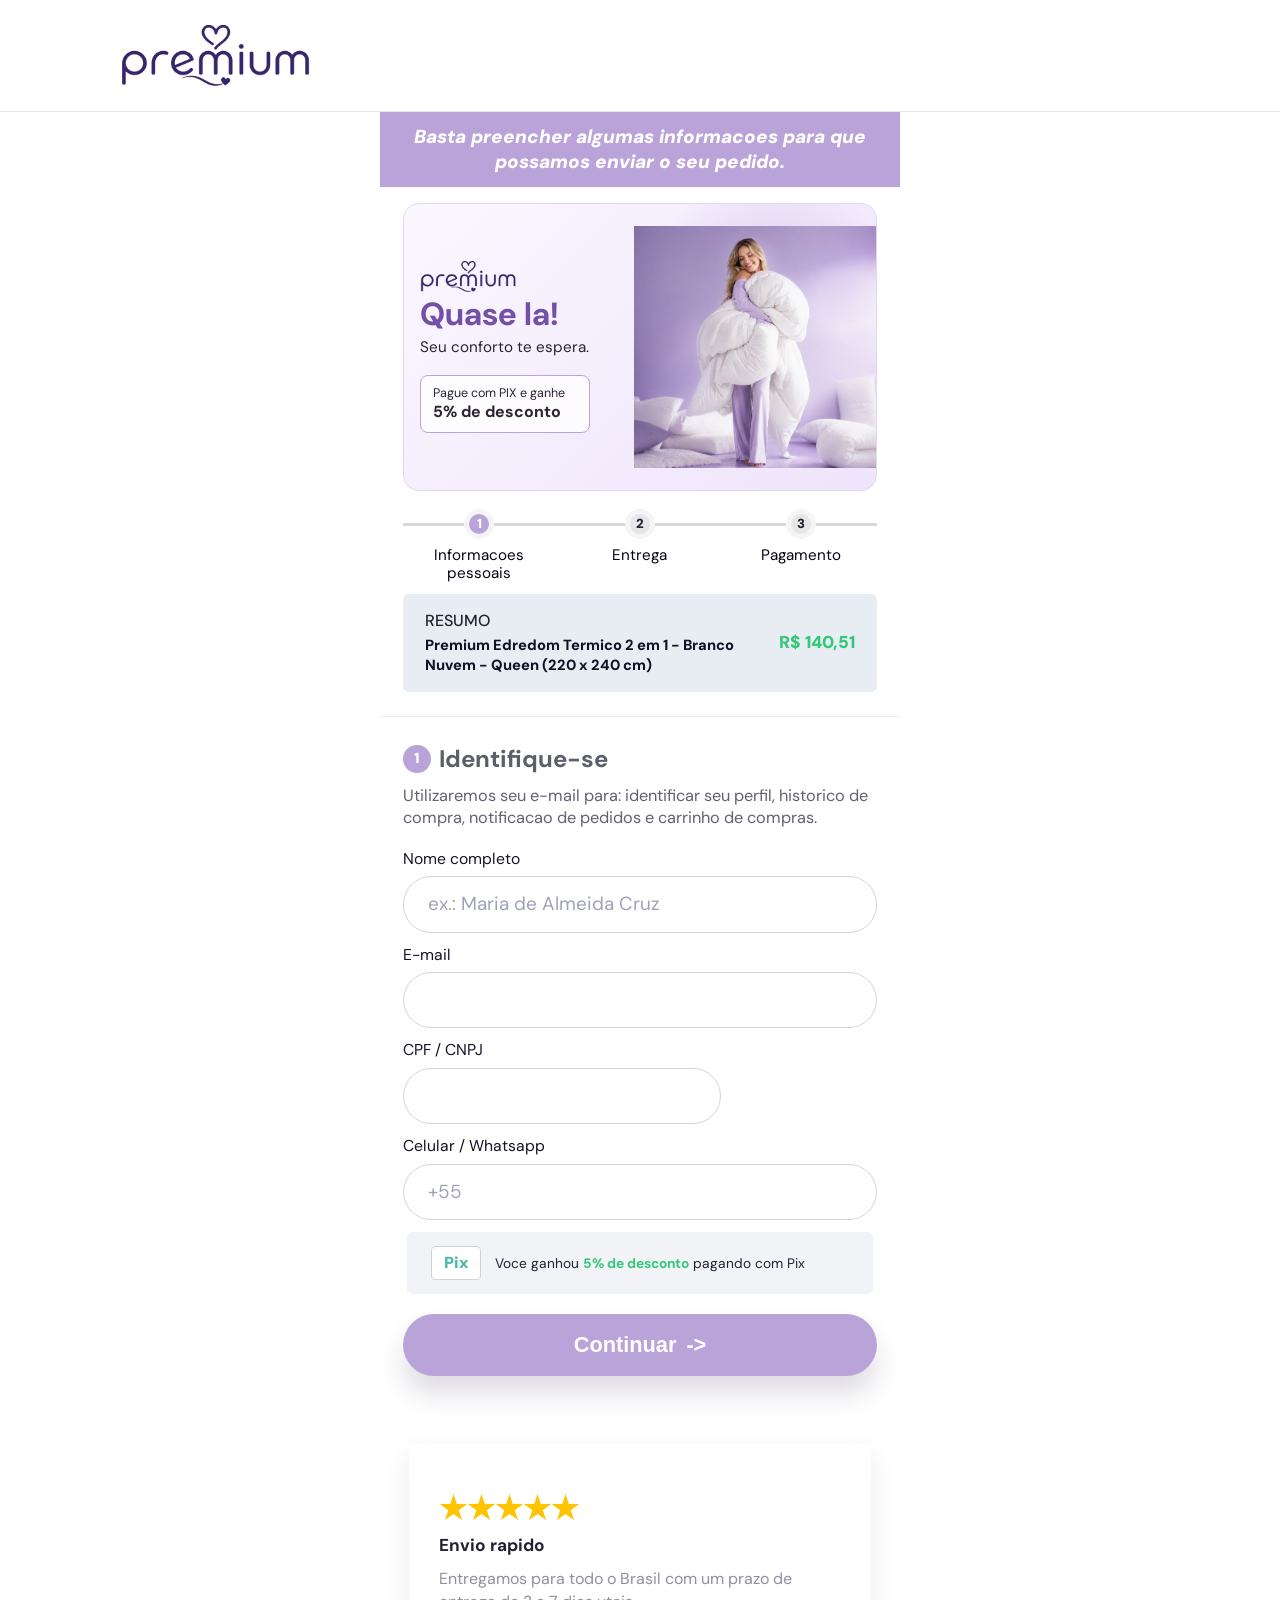
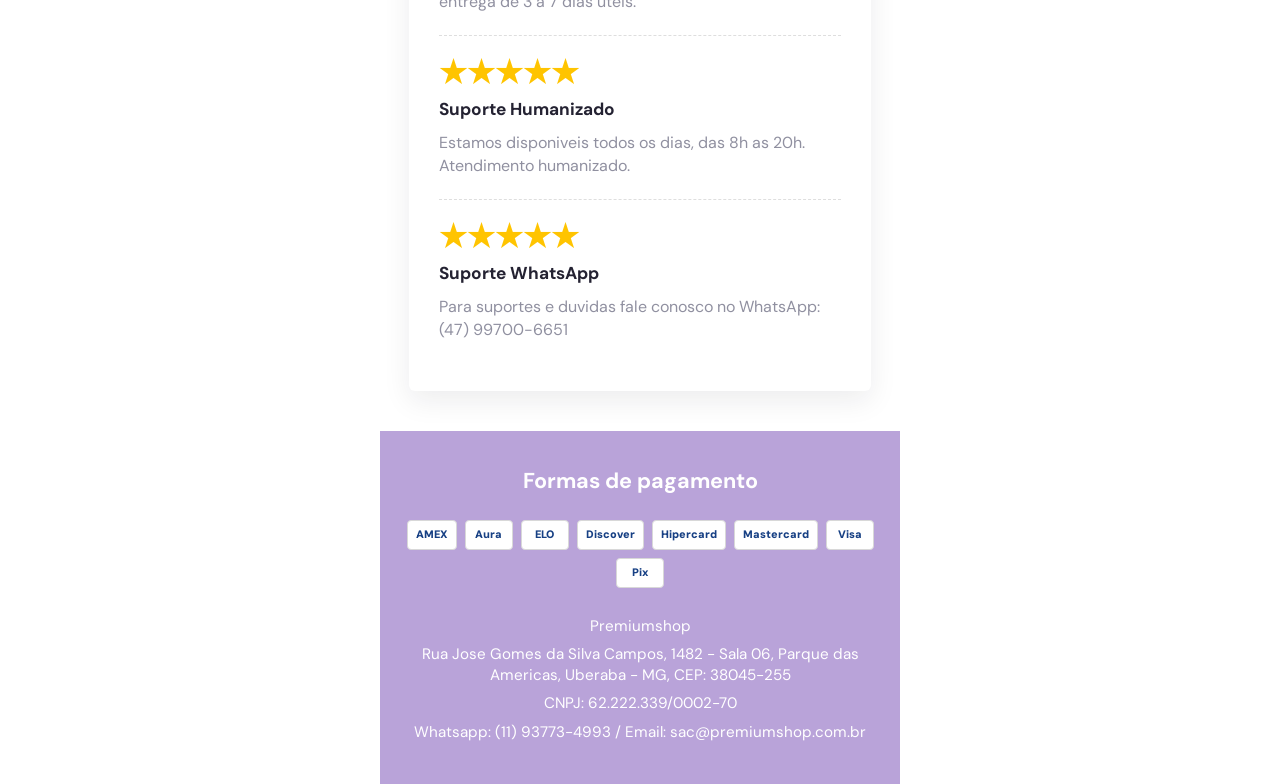
==== commit f75776eb: "feat: redesenha checkout em etapas" ====
--- a/checkout.html
+++ b/checkout.html
@@ -3,15 +3,12 @@
   <head>
     <meta charset="UTF-8" />
     <meta name="viewport" content="width=device-width, initial-scale=1.0" />
-    <meta
-      name="description"
-      content="Checkout seguro do Edredom Premium com pagamento Pix."
-    />
+    <meta name="description" content="Checkout seguro do Edredom Premium com pagamento Pix." />
     <title>Checkout | Edredom Premium</title>
     <link rel="preconnect" href="https://fonts.googleapis.com/" />
     <link rel="preconnect" href="https://fonts.gstatic.com/" crossorigin />
     <link
-      href="https://fonts.googleapis.com/css2?family=DM+Sans:wght@400;500;600;700;800&amp;family=Playfair+Display:ital,wght@0,700;1,700&amp;display=swap"
+      href="https://fonts.googleapis.com/css2?family=DM+Sans:wght@400;500;600;700;800&amp;display=swap"
       rel="stylesheet"
     />
     <link rel="stylesheet" href="style.css" />
@@ -19,58 +16,85 @@
   </head>
   <body class="checkout-page">
     <header class="checkout-page-header">
-      <a class="brand" href="index.html#comprar" aria-label="Voltar para Edredom Premium">
-        <img src="img/logo.png" alt="Edredom Premium" class="brand-logo" />
+      <a class="checkout-logo" href="index.html#comprar" aria-label="Voltar para Edredom Premium">
+        <img src="img/logo.png" alt="Premium" />
       </a>
-      <span>Compra segura</span>
     </header>
 
     <main class="checkout-page-main">
       <section class="checkout-shell" aria-labelledby="checkout-title">
-        <div class="checkout-heading">
-          <p>Frete gratis apenas hoje</p>
-          <h1 id="checkout-title">Finalize seu pedido</h1>
+        <p class="checkout-advice">Basta preencher algumas informacoes para que possamos enviar o seu pedido.</p>
+
+        <div class="checkout-hero">
+          <div class="checkout-hero__copy">
+            <img src="img/logo.png" alt="" />
+            <h1 id="checkout-title">Quase la!</h1>
+            <p>Seu conforto te espera.</p>
+            <span>Pague com PIX e ganhe <strong>5% de desconto</strong></span>
+          </div>
+          <img class="checkout-hero__image" src="img/hero.png" alt="Edredom Premium" />
         </div>
 
-        <form class="inline-checkout checkout-page-form is-open" data-inline-checkout>
+        <form class="checkout-form" data-inline-checkout>
           <div class="checkout-steps" aria-label="Etapas do checkout">
-            <span class="is-active">1</span>
-            <span>2</span>
-            <span>3</span>
+            <div class="checkout-step is-active" data-checkout-step-item="1">
+              <span>1</span>
+              <p>Informacoes pessoais</p>
+            </div>
+            <div class="checkout-step" data-checkout-step-item="2">
+              <span>2</span>
+              <p>Entrega</p>
+            </div>
+            <div class="checkout-step" data-checkout-step-item="3">
+              <span>3</span>
+              <p>Pagamento</p>
+            </div>
           </div>
 
           <div class="checkout-summary">
-            <img src="img/branco-nuvem.png" alt="Premium Edredom Termico 2 em 1" data-checkout-image />
             <div>
-              <strong data-checkout-product>Premium Edredom Termico 2 em 1 - Branco Nuvem - Queen</strong>
-              <span data-checkout-total>R$ 140,51 no Pix</span>
-            </div>
+              <strong>RESUMO</strong>
+              <span data-checkout-product>Informacoes da sua compra</span>
+            </div>
+            <strong class="checkout-summary__total" data-checkout-total>R$ 140,51</strong>
           </div>
 
-          <div class="checkout-block">
-            <h3>Identificacao</h3>
+          <section class="checkout-panel is-active" data-checkout-panel="1">
+            <h2><span>1</span> Identifique-se</h2>
+            <p>Utilizaremos seu e-mail para: identificar seu perfil, historico de compra, notificacao de pedidos e carrinho de compras.</p>
+
             <label>
               Nome completo
-              <input type="text" name="name" autocomplete="name" required />
+              <input type="text" name="name" autocomplete="name" placeholder="ex.: Maria de Almeida Cruz" required />
             </label>
             <label>
               E-mail
               <input type="email" name="email" autocomplete="email" required />
             </label>
-            <div class="checkout-grid">
-              <label>
-                CPF
-                <input type="text" name="document" inputmode="numeric" autocomplete="off" maxlength="14" required data-mask-cpf />
-              </label>
-              <label>
-                Telefone
-                <input type="tel" name="phone" inputmode="tel" autocomplete="tel" maxlength="15" required data-mask-phone />
-              </label>
-            </div>
-          </div>
-
-          <div class="checkout-block">
-            <h3>Entrega</h3>
+            <label class="checkout-short-field">
+              CPF / CNPJ
+              <input type="text" name="document" inputmode="numeric" autocomplete="off" maxlength="14" required data-mask-cpf />
+            </label>
+            <label>
+              Celular / Whatsapp
+              <input type="tel" name="phone" inputmode="tel" autocomplete="tel" maxlength="15" placeholder="+55" required data-mask-phone />
+            </label>
+
+            <div class="checkout-discount">
+              <span>Pix</span>
+              <p>Voce ganhou <strong>5% de desconto</strong> pagando com Pix</p>
+            </div>
+
+            <button class="checkout-action" type="button" data-checkout-next="2">
+              Continuar
+              <span aria-hidden="true">-></span>
+            </button>
+          </section>
+
+          <section class="checkout-panel" data-checkout-panel="2" hidden>
+            <h2><span>2</span> Entrega</h2>
+            <p>Cadastre ou selecione um endereco</p>
+
             <div class="checkout-grid">
               <label>
                 CEP
@@ -91,7 +115,7 @@
                 <input type="text" name="neighborhood" required />
               </label>
               <label>
-                Complemento
+                Complemento <small>(opcional)</small>
                 <input type="text" name="complement" autocomplete="address-line3" />
               </label>
             </div>
@@ -105,30 +129,105 @@
                 <input type="text" name="state" autocomplete="address-level1" maxlength="2" required />
               </label>
             </div>
-          </div>
-
-          <div class="checkout-block checkout-payment">
-            <h3>Pagamento</h3>
+            <label>
+              Destinatario
+              <input type="text" name="recipient" autocomplete="name" required />
+            </label>
+
+            <button class="checkout-action" type="button" data-save-address>Salvar</button>
+
+            <div class="checkout-address-card" data-address-card hidden>
+              <span class="radio-dot is-checked"></span>
+              <p data-address-text></p>
+            </div>
+
+            <div class="checkout-shipping">
+              <p>Escolha uma forma de entrega:</p>
+              <label class="shipping-option">
+                <input type="radio" name="shipping_method" value="correios" checked />
+                <span>
+                  <strong>Correios</strong>
+                  <small>5 a 7 dias uteis</small>
+                </span>
+                <b>Gratis</b>
+              </label>
+              <label class="shipping-option">
+                <input type="radio" name="shipping_method" value="sedex" />
+                <span>
+                  <strong>SEDEX</strong>
+                  <small>3 a 5 dias uteis</small>
+                </span>
+                <b>R$ 32,98</b>
+              </label>
+            </div>
+
+            <button class="checkout-action" type="button" data-checkout-next="3">
+              Continuar
+              <span aria-hidden="true">-></span>
+            </button>
+          </section>
+
+          <section class="checkout-panel" data-checkout-panel="3" hidden>
+            <h2><span>3</span> Pagamento</h2>
+            <p>Escolha uma forma de pagamento</p>
+
+            <div class="payment-method payment-method--muted">
+              <span class="radio-dot"></span>
+              <div>
+                <strong>Cartao de credito</strong>
+                <div class="mini-flags">
+                  <span>AMEX</span><span>VISA</span><span>ELO</span><span>MC</span>
+                </div>
+              </div>
+            </div>
+
             <label class="payment-method is-selected">
               <input type="radio" name="payment" value="pix" checked />
               <span>
-                <strong>Pix</strong>
-                <small>Pagamento instantaneo com 5% OFF</small>
+                <strong>Pix <em>Pagamento instantaneo no Pix</em></strong>
+                <small>A confirmacao de pagamento e realizada em poucos minutos. Utilize o aplicativo do seu banco para pagar.</small>
+                <b data-checkout-total>R$ 140,51</b>
               </span>
             </label>
-          </div>
-
-          <button class="checkout-finish" type="submit" data-checkout-finish>
-            Finalizar Compra
-          </button>
-
-          <div class="pix-result" data-pix-result aria-live="polite"></div>
-
-          <a class="checkout-fallback" href="#" target="_blank" rel="noopener" data-checkout-fallback>
-            Abrir checkout externo
-          </a>
+
+            <button class="checkout-finish" type="submit" data-checkout-finish>
+              Finalizar Compra
+            </button>
+
+            <button class="checkout-back" type="button" data-checkout-back="2">Voltar para entrega</button>
+            <div class="pix-result" data-pix-result aria-live="polite"></div>
+          </section>
         </form>
+
+        <section class="checkout-priorities" aria-label="Diferenciais">
+          <article>
+            <strong>★★★★★</strong>
+            <h3>Envio rapido</h3>
+            <p>Entregamos para todo o Brasil com um prazo de entrega de 3 a 7 dias uteis.</p>
+          </article>
+          <article>
+            <strong>★★★★★</strong>
+            <h3>Suporte Humanizado</h3>
+            <p>Estamos disponiveis todos os dias, das 8h as 20h. Atendimento humanizado.</p>
+          </article>
+          <article>
+            <strong>★★★★★</strong>
+            <h3>Suporte WhatsApp</h3>
+            <p>Para suportes e duvidas fale conosco no WhatsApp: (47) 99700-6651</p>
+          </article>
+        </section>
       </section>
     </main>
+
+    <footer class="checkout-footer">
+      <h2>Formas de pagamento</h2>
+      <div class="footer-flags">
+        <span>AMEX</span><span>Aura</span><span>ELO</span><span>Discover</span><span>Hipercard</span><span>Mastercard</span><span>Visa</span><span>Pix</span>
+      </div>
+      <p>Premiumshop</p>
+      <p>Rua Jose Gomes da Silva Campos, 1482 - Sala 06, Parque das Americas, Uberaba - MG, CEP: 38045-255</p>
+      <p>CNPJ: 62.222.339/0002-70</p>
+      <p>Whatsapp: (11) 93773-4993 / Email: sac@premiumshop.com.br</p>
+    </footer>
   </body>
 </html>
--- a/style.css
+++ b/style.css
@@ -2717,7 +2717,6 @@
   resize: vertical;
 }
 
-.checkout-fallback,
 .pix-result a {
   color: #111;
   font-size: 0.82rem;
@@ -4658,3 +4657,626 @@
     padding: 70px 32px;
   }
 }
+
+/* Checkout page */
+.checkout-page {
+  min-height: 100vh;
+  color: #242232;
+  background: #fff;
+  font-family: "DM Sans", Arial, sans-serif;
+}
+
+.checkout-page-header {
+  display: grid;
+  place-items: center;
+  min-height: 112px;
+  background: #fff;
+}
+
+.checkout-logo img {
+  display: block;
+  width: min(190px, 48vw);
+  height: auto;
+}
+
+.checkout-page-main {
+  padding: 0;
+}
+
+.checkout-shell {
+  width: min(100%, 520px);
+  margin: 0 auto;
+}
+
+.checkout-advice {
+  margin: 0;
+  padding: 12px 20px;
+  color: #fff;
+  background: #b9a3d9;
+  font-size: 1.18rem;
+  font-weight: 900;
+  font-style: italic;
+  line-height: 1.35;
+  text-align: center;
+}
+
+.checkout-hero {
+  display: grid;
+  grid-template-columns: 1fr 1.05fr;
+  align-items: center;
+  min-height: 288px;
+  margin: 16px 23px 18px;
+  overflow: hidden;
+  background: radial-gradient(circle at 78% 34%, rgba(185, 163, 217, 0.5), transparent 32%), linear-gradient(135deg, #fbf7ff, #eee4fb);
+  border: 1px solid #e4d7f3;
+  border-radius: 16px;
+}
+
+.checkout-hero__copy {
+  padding: 22px 0 22px 16px;
+}
+
+.checkout-hero__copy img {
+  width: 96px;
+  margin-bottom: 6px;
+}
+
+.checkout-hero__copy h1 {
+  margin: 0;
+  color: #7150a5;
+  font-size: 2rem;
+  line-height: 1;
+}
+
+.checkout-hero__copy p {
+  margin: 6px 0 16px;
+  color: #2a2433;
+  font-size: 0.95rem;
+}
+
+.checkout-hero__copy span {
+  display: block;
+  max-width: 170px;
+  padding: 10px 12px;
+  color: #2a2433;
+  background: rgba(255, 255, 255, 0.78);
+  border: 1px solid #b9a3d9;
+  border-radius: 8px;
+  font-size: 0.78rem;
+  line-height: 1.25;
+}
+
+.checkout-hero__copy strong {
+  display: block;
+  font-size: 1rem;
+}
+
+.checkout-hero__image {
+  width: 100%;
+  height: 260px;
+  object-fit: contain;
+}
+
+.checkout-form {
+  display: block;
+}
+
+.checkout-steps {
+  display: grid;
+  grid-template-columns: repeat(3, 1fr);
+  align-items: start;
+  margin: 0 23px 12px;
+  position: relative;
+}
+
+.checkout-steps::before {
+  content: "";
+  position: absolute;
+  top: 14px;
+  left: 0;
+  right: 0;
+  height: 3px;
+  background: #d9d9d9;
+}
+
+.checkout-step {
+  position: relative;
+  display: grid;
+  justify-items: center;
+  gap: 7px;
+  z-index: 1;
+}
+
+.checkout-step span,
+.checkout-panel h2 span {
+  display: grid;
+  place-items: center;
+  width: 30px;
+  height: 30px;
+  color: #242232;
+  background: #e6e6e6;
+  border: 5px solid #f5f5f5;
+  border-radius: 999px;
+  font-weight: 900;
+  line-height: 1;
+}
+
+.checkout-step.is-active span,
+.checkout-step.is-complete span,
+.checkout-panel h2 span {
+  color: #fff;
+  background: #b9a3d9;
+}
+
+.checkout-step p {
+  margin: 0;
+  max-width: 120px;
+  color: #050514;
+  font-size: 0.95rem;
+  line-height: 1.2;
+  text-align: center;
+}
+
+.checkout-summary {
+  display: flex;
+  align-items: center;
+  justify-content: space-between;
+  gap: 14px;
+  min-height: 88px;
+  margin: 0 23px 24px;
+  padding: 16px 22px;
+  background: #e8edf4;
+  border-radius: 6px;
+}
+
+.checkout-summary strong,
+.checkout-summary span {
+  display: block;
+  line-height: 1.35;
+}
+
+.checkout-summary strong {
+  color: #222231;
+  font-size: 1rem;
+  font-weight: 500;
+}
+
+.checkout-summary span {
+  color: #111226;
+  font-size: 0.92rem;
+}
+
+.checkout-summary__total {
+  color: #36c879 !important;
+  font-size: 1.08rem !important;
+  font-weight: 900 !important;
+  white-space: nowrap;
+}
+
+.checkout-panel {
+  padding: 28px 23px 38px;
+  border-top: 1px solid #ececec;
+}
+
+.checkout-panel[hidden] {
+  display: none;
+}
+
+.checkout-panel h2 {
+  display: flex;
+  align-items: center;
+  gap: 8px;
+  margin: 0 0 12px;
+  color: #5c5f68;
+  font-size: 1.5rem;
+  line-height: 1.1;
+}
+
+.checkout-panel h2 span {
+  flex: 0 0 28px;
+  width: 28px;
+  height: 28px;
+  border: 0;
+  font-size: 0.92rem;
+}
+
+.checkout-panel > p {
+  margin: 0 0 18px;
+  color: #626270;
+  font-size: 1.02rem;
+  line-height: 1.35;
+}
+
+.checkout-panel label {
+  display: grid;
+  gap: 6px;
+  margin-bottom: 10px;
+  color: #141428;
+  font-size: 0.98rem;
+}
+
+.checkout-panel small {
+  color: #626270;
+  font-size: 0.86rem;
+}
+
+.checkout-panel input {
+  width: 100%;
+  min-height: 56px;
+  padding: 13px 24px;
+  color: #16172b;
+  background: #fff;
+  border: 1px solid #d4d4d4;
+  border-radius: 28px;
+  font: inherit;
+  font-size: 1.18rem;
+  outline: none;
+}
+
+.checkout-panel input::placeholder {
+  color: #a0a2b5;
+}
+
+.checkout-panel input:focus {
+  border-color: #b9a3d9;
+  box-shadow: 0 0 0 4px rgba(185, 163, 217, 0.16);
+}
+
+.checkout-panel input:valid {
+  background: #eef5ff;
+}
+
+.checkout-short-field {
+  max-width: 318px;
+}
+
+.checkout-grid {
+  display: grid;
+  grid-template-columns: 1fr;
+  gap: 0 22px;
+}
+
+.checkout-discount {
+  display: flex;
+  align-items: center;
+  gap: 14px;
+  min-height: 62px;
+  margin: 12px 4px 20px;
+  padding: 12px 24px;
+  background: #f1f3f7;
+  border-radius: 5px;
+}
+
+.checkout-discount span {
+  display: grid;
+  place-items: center;
+  flex: 0 0 50px;
+  height: 34px;
+  color: #4bb8aa;
+  background: #fff;
+  border: 1px solid #d2d2d2;
+  border-radius: 4px;
+  font-weight: 900;
+}
+
+.checkout-discount p {
+  margin: 0;
+  color: #222231;
+  font-size: 0.86rem;
+  line-height: 1.25;
+}
+
+.checkout-discount strong {
+  color: #36c879;
+}
+
+.checkout-action,
+.checkout-finish {
+  display: flex;
+  align-items: center;
+  justify-content: center;
+  gap: 10px;
+  width: 100%;
+  min-height: 62px;
+  margin-top: 18px;
+  color: #fff;
+  background: #b9a3d9;
+  border: 0;
+  border-radius: 32px;
+  box-shadow: 0 18px 26px rgba(80, 69, 100, 0.18);
+  font-size: 1.36rem;
+  font-weight: 900;
+}
+
+.checkout-finish {
+  background: #2fc737;
+}
+
+.checkout-back {
+  display: block;
+  margin: 16px auto 0;
+  color: #6d5a8d;
+  background: transparent;
+  border: 0;
+  font: inherit;
+  font-weight: 800;
+}
+
+.checkout-address-card,
+.shipping-option,
+.payment-method {
+  display: flex;
+  align-items: center;
+  gap: 12px;
+  width: 100%;
+  margin-top: 12px;
+  padding: 14px 16px;
+  background: #fff;
+  border: 1px solid #1f1f1f;
+  border-radius: 5px;
+}
+
+.checkout-address-card p,
+.shipping-option span,
+.payment-method span {
+  min-width: 0;
+  margin: 0;
+  flex: 1;
+}
+
+.checkout-address-card strong,
+.checkout-address-card span,
+.shipping-option strong,
+.shipping-option small,
+.payment-method strong,
+.payment-method small,
+.payment-method b {
+  display: block;
+}
+
+.checkout-address-card strong,
+.shipping-option strong,
+.payment-method strong {
+  color: #242232;
+  font-size: 1.04rem;
+  font-weight: 900;
+}
+
+.checkout-address-card span,
+.shipping-option small,
+.payment-method small {
+  margin-top: 2px;
+  color: #626270;
+  font-size: 0.94rem;
+  line-height: 1.25;
+}
+
+.radio-dot {
+  display: block;
+  flex: 0 0 20px;
+  width: 20px;
+  height: 20px;
+  border: 1px solid #d5d5d5;
+  border-radius: 999px;
+}
+
+.radio-dot.is-checked,
+.shipping-option input:checked,
+.payment-method input:checked {
+  accent-color: #242426;
+}
+
+.checkout-shipping {
+  margin-top: 28px;
+  padding-top: 22px;
+  border-top: 1px solid #ececec;
+}
+
+.checkout-shipping > p {
+  margin: 0 0 12px;
+  color: #424250;
+  font-size: 1rem;
+}
+
+.shipping-option {
+  border-color: #d6d6d6;
+}
+
+.shipping-option:has(input:checked) {
+  border-color: #1f1f1f;
+}
+
+.shipping-option input,
+.payment-method input {
+  flex: 0 0 20px;
+  width: 20px;
+  height: 20px;
+  min-height: 20px;
+  padding: 0;
+  border-radius: 999px;
+}
+
+.shipping-option b {
+  color: #242232;
+  font-size: 1.18rem;
+  font-weight: 500;
+  white-space: nowrap;
+}
+
+.payment-method {
+  align-items: flex-start;
+  margin: 12px 0;
+  border-color: #d0d0d0;
+}
+
+.payment-method.is-selected {
+  border-color: #1f1f1f;
+}
+
+.payment-method--muted {
+  border-color: #d0d0d0;
+}
+
+.payment-method strong em {
+  display: inline-flex;
+  margin-left: 10px;
+  padding: 7px 12px;
+  color: #fff;
+  background: #b9a3d9;
+  border-radius: 4px;
+  font-size: 0.78rem;
+  font-style: normal;
+  text-transform: uppercase;
+  vertical-align: middle;
+}
+
+.payment-method b {
+  margin-top: 8px;
+  color: #36c879;
+  font-size: 1.28rem;
+  font-weight: 900;
+}
+
+.mini-flags,
+.footer-flags {
+  display: flex;
+  flex-wrap: wrap;
+  gap: 8px;
+  margin-top: 8px;
+}
+
+.mini-flags span,
+.footer-flags span {
+  display: inline-grid;
+  place-items: center;
+  min-width: 48px;
+  min-height: 30px;
+  padding: 4px 8px;
+  color: #174084;
+  background: #fff;
+  border: 1px solid #d8d8d8;
+  border-radius: 4px;
+  font-size: 0.68rem;
+  font-weight: 900;
+}
+
+.pix-result {
+  display: none;
+  gap: 10px;
+  margin-top: 14px;
+  padding: 14px;
+  color: #191617;
+  background: #f6fff8;
+  border: 1px solid #cbeed1;
+  border-radius: 8px;
+}
+
+.pix-result.is-open {
+  display: grid;
+}
+
+.pix-result img {
+  width: min(220px, 100%);
+  margin: 0 auto;
+  border-radius: 6px;
+}
+
+.pix-result p {
+  margin: 0;
+  font-size: 0.92rem;
+  line-height: 1.35;
+}
+
+.pix-result textarea {
+  width: 100%;
+  min-height: 86px;
+  padding: 12px;
+  resize: vertical;
+}
+
+.checkout-priorities {
+  display: grid;
+  gap: 0;
+  margin: 30px 29px 40px;
+  padding: 28px 30px;
+  background: #fff;
+  border-radius: 6px;
+  box-shadow: 0 10px 28px rgba(24, 24, 32, 0.08);
+}
+
+.checkout-priorities article {
+  padding: 22px 0;
+  border-bottom: 1px dashed #dedede;
+}
+
+.checkout-priorities article:last-child {
+  border-bottom: 0;
+}
+
+.checkout-priorities strong {
+  display: block;
+  color: #ffc400;
+  font-size: 1.92rem;
+  letter-spacing: 0;
+  line-height: 1;
+}
+
+.checkout-priorities h3 {
+  margin: 8px 0;
+  color: #242232;
+  font-size: 1.08rem;
+}
+
+.checkout-priorities p {
+  margin: 0;
+  color: #9090a0;
+  font-size: 1rem;
+  line-height: 1.45;
+}
+
+.checkout-footer {
+  width: min(100%, 520px);
+  margin: 0 auto;
+  padding: 34px 22px;
+  color: #fff;
+  background: #b9a3d9;
+  text-align: center;
+}
+
+.checkout-footer h2 {
+  margin: 0 0 22px;
+  font-size: 1.35rem;
+}
+
+.checkout-footer .footer-flags {
+  justify-content: center;
+  margin-bottom: 28px;
+}
+
+.checkout-footer p {
+  margin: 8px 0;
+  font-size: 0.95rem;
+  line-height: 1.35;
+}
+
+@media (min-width: 560px) {
+  .checkout-grid {
+    grid-template-columns: 1fr 1fr;
+  }
+}
+
+@media (max-width: 390px) {
+  .checkout-hero {
+    grid-template-columns: 1fr;
+  }
+
+  .checkout-hero__image {
+    height: 190px;
+  }
+
+  .payment-method strong em {
+    display: block;
+    width: fit-content;
+    margin: 8px 0 0;
+  }
+}
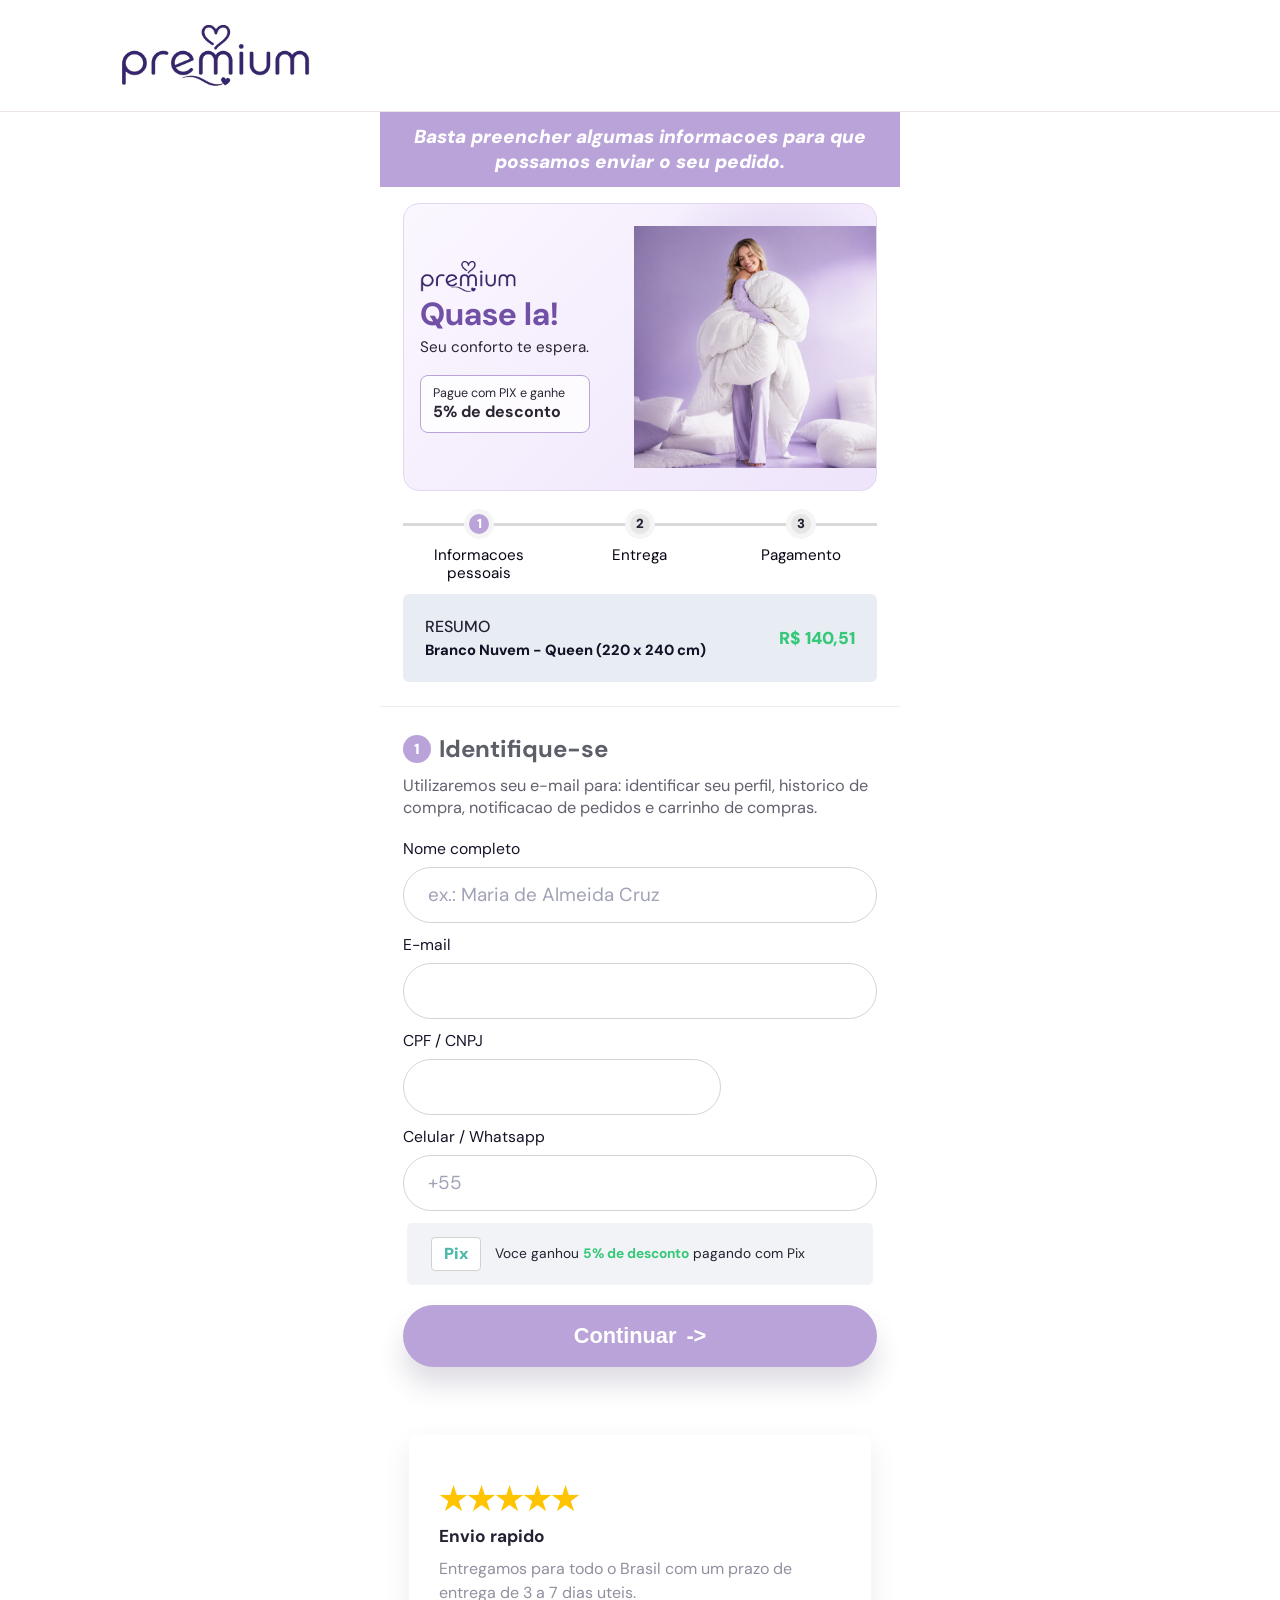
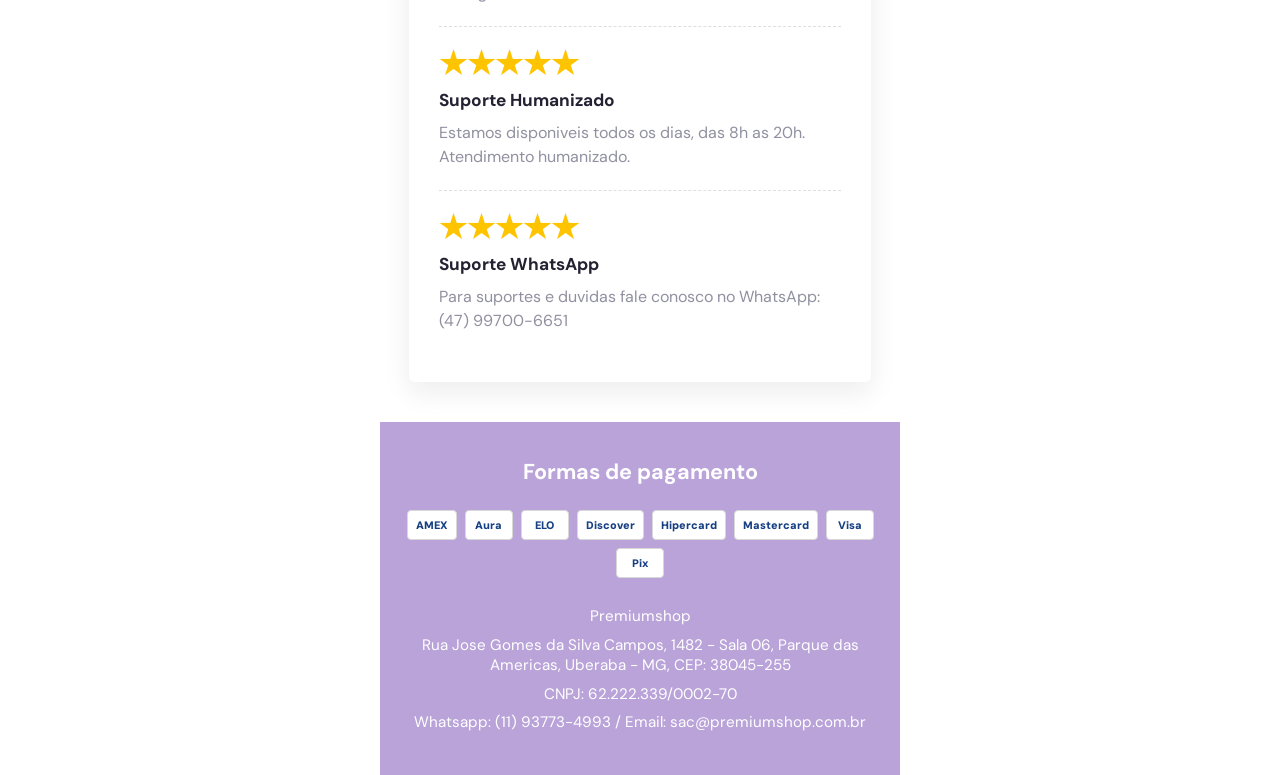
==== commit c9bf30aa: "feat: integra busca cep e resumo pix" ====
--- a/checkout.html
+++ b/checkout.html
@@ -144,15 +144,15 @@
             <div class="checkout-shipping">
               <p>Escolha uma forma de entrega:</p>
               <label class="shipping-option">
-                <input type="radio" name="shipping_method" value="correios" checked />
+                <input type="radio" name="shipping_method" value="correios" data-shipping-price="0" checked />
                 <span>
                   <strong>Correios</strong>
                   <small>5 a 7 dias uteis</small>
                 </span>
-                <b>Gratis</b>
+                <b data-shipping-label>Gratis</b>
               </label>
               <label class="shipping-option">
-                <input type="radio" name="shipping_method" value="sedex" />
+                <input type="radio" name="shipping_method" value="sedex" data-shipping-price="32.98" />
                 <span>
                   <strong>SEDEX</strong>
                   <small>3 a 5 dias uteis</small>
@@ -169,25 +169,43 @@
 
           <section class="checkout-panel" data-checkout-panel="3" hidden>
             <h2><span>3</span> Pagamento</h2>
-            <p>Escolha uma forma de pagamento</p>
-
-            <div class="payment-method payment-method--muted">
-              <span class="radio-dot"></span>
-              <div>
-                <strong>Cartao de credito</strong>
-                <div class="mini-flags">
-                  <span>AMEX</span><span>VISA</span><span>ELO</span><span>MC</span>
+            <p>Confira seu pedido e finalize com Pix</p>
+
+            <div class="payment-order-summary">
+              <div class="payment-order-product">
+                <img src="img/branco-nuvem.png" alt="Edredom Premium" data-order-image />
+                <div>
+                  <strong data-order-product>Premium Edredom Termico 2 em 1</strong>
+                  <span data-order-variant>Branco Nuvem - Queen</span>
                 </div>
               </div>
+              <dl>
+                <div>
+                  <dt>Produto</dt>
+                  <dd data-order-subtotal>R$ 147,90</dd>
+                </div>
+                <div>
+                  <dt>Desconto Pix 5%</dt>
+                  <dd class="is-discount" data-order-discount>- R$ 7,39</dd>
+                </div>
+                <div>
+                  <dt>Frete</dt>
+                  <dd data-order-shipping>Gratis</dd>
+                </div>
+                <div class="payment-order-total">
+                  <dt>Total</dt>
+                  <dd data-order-total>R$ 140,51</dd>
+                </div>
+              </dl>
             </div>
 
             <label class="payment-method is-selected">
               <input type="radio" name="payment" value="pix" checked />
-              <span>
+              <div>
                 <strong>Pix <em>Pagamento instantaneo no Pix</em></strong>
                 <small>A confirmacao de pagamento e realizada em poucos minutos. Utilize o aplicativo do seu banco para pagar.</small>
-                <b data-checkout-total>R$ 140,51</b>
-              </span>
+                <b>Valor no pix: <span data-checkout-total>R$ 140,51</span></b>
+              </div>
             </label>
 
             <button class="checkout-finish" type="submit" data-checkout-finish>
--- a/style.css
+++ b/style.css
@@ -5137,6 +5137,111 @@
   font-weight: 900;
 }
 
+.payment-order-summary {
+  margin: 0 0 18px;
+  overflow: hidden;
+  background: #f7f8fb;
+  border: 1px solid #e1e2e8;
+  border-radius: 10px;
+}
+
+.payment-order-product {
+  display: flex;
+  align-items: center;
+  gap: 12px;
+  padding: 14px;
+  background: #fff;
+  border-bottom: 1px solid #e7e7ed;
+}
+
+.payment-order-product img {
+  flex: 0 0 58px;
+  width: 58px;
+  height: 58px;
+  object-fit: cover;
+  border-radius: 8px;
+  background: #efe7f8;
+}
+
+.payment-order-product strong,
+.payment-order-product span {
+  display: block;
+}
+
+.payment-order-product strong {
+  color: #242232;
+  font-size: 0.96rem;
+  line-height: 1.2;
+}
+
+.payment-order-product span {
+  margin-top: 4px;
+  color: #777584;
+  font-size: 0.88rem;
+}
+
+.payment-order-summary dl {
+  display: grid;
+  gap: 10px;
+  margin: 0;
+  padding: 14px;
+}
+
+.payment-order-summary dl div {
+  display: flex;
+  justify-content: space-between;
+  gap: 16px;
+}
+
+.payment-order-summary dt,
+.payment-order-summary dd {
+  margin: 0;
+  color: #4f4d59;
+  font-size: 0.94rem;
+}
+
+.payment-order-summary dd {
+  font-weight: 800;
+  text-align: right;
+}
+
+.payment-order-summary dd.is-discount {
+  color: #36c879;
+}
+
+.payment-order-total {
+  margin-top: 4px;
+  padding-top: 12px;
+  border-top: 1px solid #dfdfe7;
+}
+
+.payment-order-total dt,
+.payment-order-total dd {
+  color: #242232;
+  font-size: 1.12rem;
+  font-weight: 900;
+}
+
+.payment-order-total dd {
+  color: #36c879;
+}
+
+.checkout-panel input.is-loading {
+  background-image: linear-gradient(90deg, transparent, rgba(185, 163, 217, 0.18), transparent);
+  background-size: 220% 100%;
+  animation: cepLoading 1s linear infinite;
+}
+
+@keyframes cepLoading {
+  from {
+    background-position: 220% 0;
+  }
+
+  to {
+    background-position: -220% 0;
+  }
+}
+
 .mini-flags,
 .footer-flags {
   display: flex;
